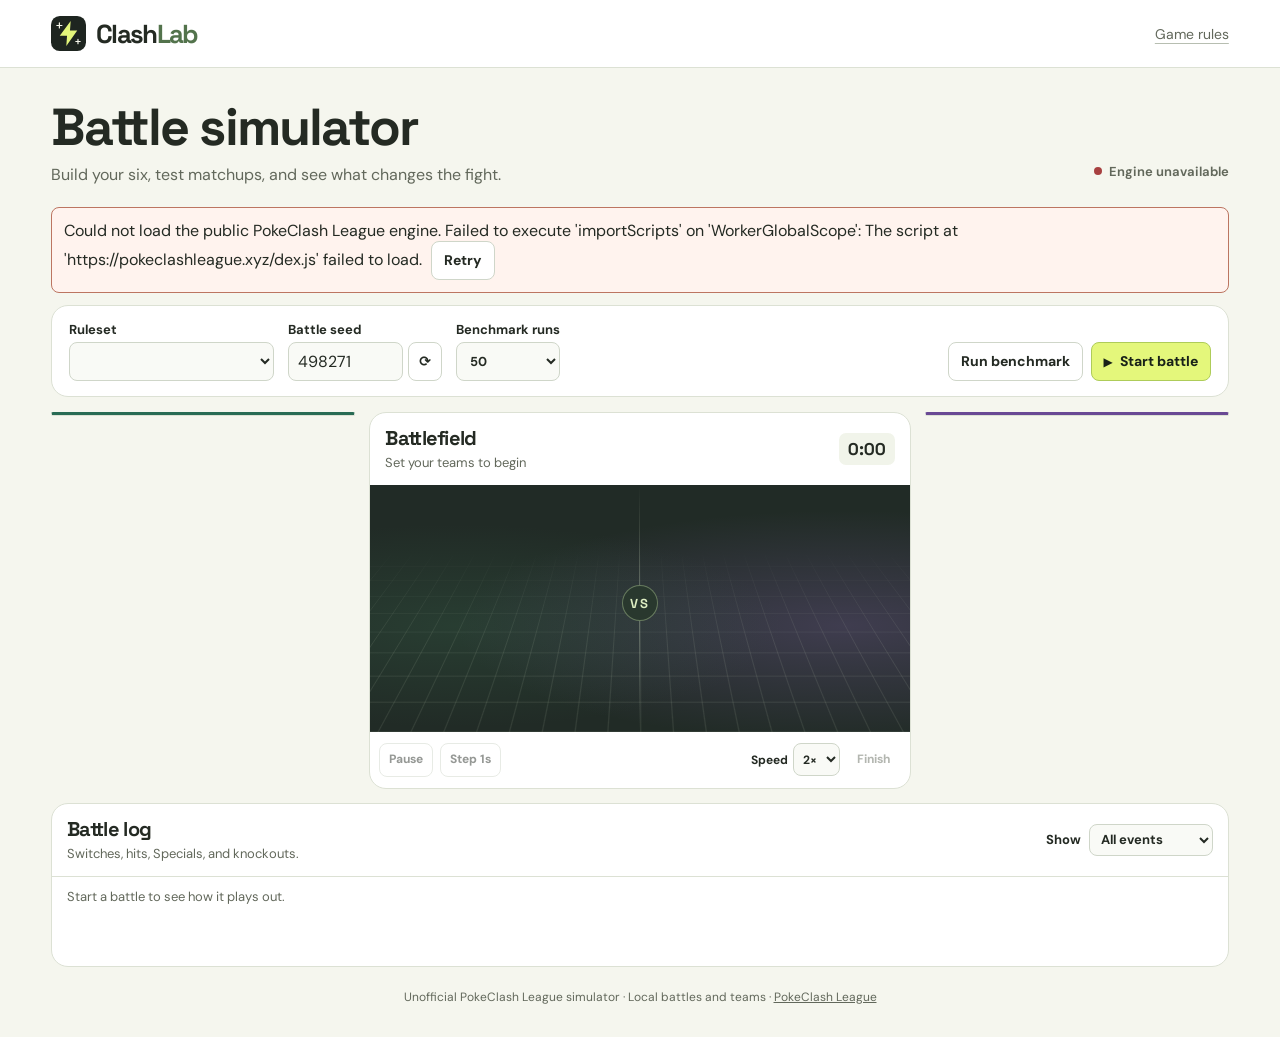
==== index.html @ 7922325a "Build ClashLab battle simulator" ====
<!doctype html>
<html lang="en">
<head>
<meta charset="utf-8">
<meta name="viewport" content="width=device-width,initial-scale=1">
<meta name="description" content="Build teams and test real-time PvP matchups with the PokeClash League battle engine.">
<link rel="icon" href="./mark.svg" type="image/svg+xml">
<link rel="stylesheet" href="./style.css">
<title>ClashLab · PokeClash League Battle Simulator</title>
</head>
<body>
<header class="site-header"><div class="header-inner">
  <a class="brand" href="./"><img src="./mark.svg" alt=""><span>Clash<span>Lab</span></span></a>
  <a class="official" href="https://pokeclashleague.xyz/wiki.html#arena" target="_blank" rel="noopener">Game rules</a>
</div></header>
<main>
  <div class="intro">
    <div><h1>Battle simulator</h1><p>Build your six, test matchups, and see what changes the fight.</p></div>
    <div class="engine-status" id="engine-status" role="status"><span></span> Loading battle engine</div>
  </div>
  <div id="load-error" class="notice" hidden><span id="load-message"></span> <button id="retry" class="secondary">Retry</button></div>
  <div id="workspace" inert>
    <section class="setup" aria-label="Match settings">
      <label>Ruleset <select id="rules"></select></label>
      <div class="control"><label for="seed">Battle seed</label><div class="seed-control"><input type="number" min="0" max="4294967295" step="1" id="seed" value="498271"><button id="random" class="icon-btn" title="Randomize seed" aria-label="Randomize seed">⟳</button></div></div>
      <label>Benchmark runs <select id="benchmark-count"><option>10</option><option selected>50</option><option>100</option><option>250</option><option>500</option></select></label><div class="actions"><button id="benchmark" class="secondary">Run benchmark</button><button id="start" class="primary"><span aria-hidden="true">▶</span> Start battle</button></div>
    </section>
    <section class="lab" aria-label="Teams and battlefield">
      <aside id="team-a" class="team team-a"></aside>
      <section class="match" aria-label="Battlefield">
        <header class="match-head"><div><h2>Battlefield</h2><p id="match-caption">Set your teams to begin</p></div><output id="clock">0:00</output></header>
        <div class="field" id="field">
          <div class="grid-plane"></div><div class="center-line"></div>
          <div class="versus"><span></span><b>VS</b><span></span></div>
          <div id="fighter-a" class="fighter"></div><div id="fighter-b" class="fighter"></div>
        </div>
        <div class="transport">
          <button class="secondary" id="pause" disabled>Pause</button><button class="secondary" id="step" disabled>Step 1s</button>
          <label class="speed">Speed <select id="speed"><option value="1">1×</option><option value="2" selected>2×</option><option value="4">4×</option><option value="8">8×</option></select></label>
          <button class="quiet" id="finish" disabled>Finish</button>
        </div>
        <div class="result" id="result" aria-live="polite" hidden></div>
      </section>
      <aside id="team-b" class="team team-b"></aside>
    </section>
    <section class="log-panel" aria-label="Battle log">
      <div class="log-head"><div><h2>Battle log</h2><p>Switches, hits, Specials, and knockouts.</p></div><label>Show <select id="log-filter"><option value="all">All events</option><option value="key">Key moments</option></select></label></div>
      <div id="log" class="log" tabindex="0"><p class="empty-log">Start a battle to see how it plays out.</p></div>
    </section>
  </div>
  <footer class="legal">Unofficial PokeClash League simulator · Local battles and teams · <a href="https://pokeclashleague.xyz/" target="_blank" rel="noopener">PokeClash League</a></footer>
</main>
<dialog id="editor"><form method="dialog" id="editor-form">
  <header class="dialog-head"><div><h2>Edit Pokémon</h2><p id="slot-label"></p></div><button value="cancel" formnovalidate class="icon-btn" aria-label="Close editor">×</button></header>
  <div class="editor-fields">
    <label>Pokémon <input id="species-search" type="search" placeholder="Search Pokémon by name" autocomplete="off"><select id="species" size="5" aria-label="Matching Pokémon"></select></label>
    <div class="editor-meta" id="species-info"></div>
    <div class="form-grid">
      <label>Level <input id="level" type="number" min="1" max="50" required></label>
      <label>Ability rank <select id="ability"><option value="1">I</option><option value="2">II</option><option value="3">III</option></select></label>
      <label>Held item <select id="item"></select></label>
      <label>Mega form <select id="mega"></select></label>
    </div>
    <p id="effective" class="hint"></p>
    <div class="form-grid">
      <label>TM slot 1 <select id="tm-one"></select></label><label>TM rank <select id="tm-one-level"><option value="1">I</option><option value="2">II</option><option value="3">III</option></select></label>
      <label>TM slot 2 <select id="tm-two"></select></label><label>TM rank <select id="tm-two-level"><option value="1">I</option><option value="2">II</option><option value="3">III</option></select></label>
    </div>
  </div>
  <footer class="dialog-actions"><button value="remove" formnovalidate id="remove" class="quiet">Remove</button><button value="save" class="primary">Save Pokémon</button></footer>
</form></dialog>
<script type="module" src="./app.js"></script>
</body>
</html>
---- style.css ----
@import url('https://fonts.googleapis.com/css2?family=DM+Sans:wght@400;500;600;700&family=Space+Grotesk:wght@500;600;700&display=swap');
:root{--ink:#242a23;--muted:#62685b;--paper:#f5f6ee;--card:#fff;--edge:#dce1d4;--accent:#e4f77b;--green:#256850;--purple:#634586;--dark:#222a24;--radius:17px;font-family:"DM Sans",system-ui,sans-serif;color:var(--ink);background:var(--paper);color-scheme:light}
*{box-sizing:border-box}body{margin:0}button,input,select{font:inherit;color:inherit}button{cursor:pointer}button:disabled{cursor:default;opacity:.48}a{color:inherit}button:focus-visible,a:focus-visible,input:focus-visible,select:focus-visible,[tabindex]:focus-visible{outline:2px solid #7758ad;outline-offset:3px}[hidden]{display:none!important}
.site-header{background:#fff;border-bottom:1px solid var(--edge)}.header-inner,main{max-width:1536px;margin:auto;padding-inline:clamp(16px,4vw,64px)}.header-inner{height:67px;display:flex;align-items:center;justify-content:space-between}.brand{display:flex;align-items:center;gap:10px;text-decoration:none;font:700 26px "Space Grotesk",sans-serif;letter-spacing:-1.7px}.brand img{width:35px;height:35px}.brand span span{color:#53734c}.official{font-size:14px;color:var(--muted);text-underline-offset:4px;text-decoration-color:#b7beb1}.official span{margin-left:4px}
.intro{display:flex;align-items:flex-end;justify-content:space-between;gap:14px;padding:32px 0 22px}h1,h2,p{margin:0}h1,h2{font-family:"Space Grotesk",system-ui,sans-serif;letter-spacing:-.035em}h1{font-size:clamp(32px,5vw,52px);line-height:1.05}.intro p{color:var(--muted);font-size:16px;margin-top:9px}.engine-status{font-size:13px;font-weight:650;white-space:nowrap;color:var(--muted);display:flex;align-items:center;gap:7px;padding-bottom:5px}.engine-status span{width:8px;height:8px;border-radius:50%;background:#ad8150}.engine-status.ready span{background:#478363}.engine-status.error span{background:#a74040}
.setup{display:flex;align-items:flex-end;gap:14px;background:var(--card);border:1px solid var(--edge);border-radius:var(--radius);padding:15px 17px;margin-bottom:15px}.setup label,.speed,.log-head label,.editor-fields label{display:grid;gap:4px;font-weight:700;font-size:13px}.setup input,.setup select,.transport select,.log-head select,.editor-fields input,.editor-fields select{min-height:39px;border:1px solid #cfd6c9;background:#f9faf6;border-radius:8px;padding:7px 9px;max-width:100%}.setup label:first-child{min-width:min(205px,100%)}.seed-control{display:flex;gap:5px}.seed-control input{width:115px}.actions{display:flex;gap:8px;margin-left:auto}.primary,.secondary,.quiet,.icon-btn{border-radius:8px;padding:8px 12px;font-size:14px;font-weight:750;min-height:39px;line-height:1.15}.primary{background:var(--accent);border:1px solid #aecc59;color:#192218}.primary:hover:not(:disabled){background:#d7f057}.primary span{font-size:12px;margin-right:4px}.secondary,.icon-btn{border:1px solid #cfd6c9;background:#fff}.secondary:hover:not(:disabled),.icon-btn:hover:not(:disabled){background:#edf1e8}.quiet{background:transparent;border:1px solid transparent;color:var(--muted)}.quiet:hover:not(:disabled){background:#edf1e8}.icon-btn{padding-inline:10px}
.lab{display:grid;grid-template-columns:minmax(226px,1fr) minmax(300px,1.78fr) minmax(226px,1fr);gap:14px;align-items:start}.team,.match,.log-panel{border:1px solid var(--edge);border-radius:var(--radius);background:var(--card);overflow:hidden}.team{--team:#286b54;--tint:#eaf4ec;border-top:3px solid var(--team)}.team-b{--team:#694994;--tint:#f1ecf9}.team-head,.match-head,.log-head{display:flex;align-items:center;justify-content:space-between;gap:8px;padding:14px 15px}.team h2,.match h2,.log-panel h2,.dialog-head h2{font-size:20px;line-height:1.1}.team-head p,.match-head p,.log-head p,.dialog-head p{margin-top:5px;color:var(--muted);font-size:13px}.team-head select{width:95px;min-height:35px;border:1px solid var(--edge);background:#fafbf7;border-radius:6px;font-size:12px}.team-list{padding:0 10px 10px;display:grid;gap:6px}.slot{display:grid;grid-template-columns:minmax(0,1fr) auto;align-items:center;gap:5px;border:1px solid #e5e8df;border-radius:9px;background:#fbfcf8;min-height:52px;padding:3px 4px}.slot.selected{border-color:var(--team);background:var(--tint)}.slot.knocked{opacity:.48}.slot-main{border:0;background:none;text-align:left;display:flex;align-items:center;gap:7px;min-width:0;width:100%;padding:2px;min-height:43px}.slot-main:hover:not(:disabled){background:var(--tint);border-radius:5px}.slot-main img{width:31px;height:31px;flex:none;object-fit:contain;image-rendering:pixelated}.slot-index{font-size:11px;font-weight:700;color:var(--muted);min-width:12px;text-align:center}.slot-content{display:grid;min-width:0;gap:1px}.slot-content strong{font-size:13px;overflow:hidden;text-overflow:ellipsis;white-space:nowrap}.slot-content small{font-size:10px;color:var(--muted);overflow:hidden;text-overflow:ellipsis;white-space:nowrap}.slot-buttons{display:flex;gap:1px}.slot-buttons button{min-width:21px;min-height:28px;border:0;border-radius:4px;background:none;color:var(--muted);padding:0}.slot-buttons button:hover:not(:disabled){background:#e9eee7}.team-controls{display:flex;gap:6px;align-items:center;justify-content:space-between;padding:0 10px 10px}.team-controls button{padding:6px;font-size:12px;min-height:31px;flex:1}.team-controls select{width:auto;font-size:12px;max-width:110px;padding:5px;border:1px solid var(--edge);border-radius:6px;background:white}
.match-head output{background:#f1f4ea;border-radius:7px;padding:5px 9px;font:700 17px "Space Grotesk",sans-serif;min-width:49px;font-variant-numeric:tabular-nums;text-align:center}.field{position:relative;isolation:isolate;overflow:hidden;min-height:247px;background:radial-gradient(ellipse at 16% 57%,#3f76573e,transparent 51%),radial-gradient(ellipse at 88% 57%,#8666af4d,transparent 58%),#212b26;color:#fafcf2;display:flex;justify-content:space-around;align-items:center;padding:12px 7px 18px;gap:5px}.grid-plane{position:absolute;inset:3% -15% -28%;z-index:-2;transform:perspective(310px) rotateX(38deg);background-image:linear-gradient(#dceaca1a 1px,transparent 1px),linear-gradient(90deg,#dceaca1a 1px,transparent 1px);background-size:27px 27px;mask-image:linear-gradient(transparent,#000 50%);pointer-events:none}.center-line{position:absolute;z-index:-1;inset:0 50% 0 auto;width:1px;background:linear-gradient(transparent,#dceaca59,transparent)}.versus{position:absolute;left:50%;top:48%;transform:translate(-50%,-50%);color:#ddedc2;display:grid;place-items:center;font:700 13px "Space Grotesk",sans-serif;letter-spacing:.12em}.versus b{display:grid;place-items:center;border:1px solid #c9e5ab63;border-radius:50%;width:36px;height:36px;background:#29382e}.fighter{--mon:#a2dfb1;z-index:1;width:43%;min-width:0;text-align:center}.fighter:last-child{--mon:#d6b9fc}.fighter img{width:clamp(56px,8vw,101px);height:clamp(56px,8vw,101px);object-fit:contain;image-rendering:pixelated;filter:drop-shadow(0 10px 12px #0008);display:block;margin:0 auto 9px}.fighter.hit img{animation:impact .27s ease-out}.fighter h3{margin:0;font:700 clamp(13px,1.6vw,20px) "Space Grotesk",sans-serif;line-height:1.05;overflow-wrap:anywhere}.fighter p{font-size:11px;margin:4px 0;color:#ccdbca}.fighter meter,.fighter progress{width:100%;height:7px;appearance:none;border:0;border-radius:9px;background:#ffffff2a;overflow:hidden;display:block;margin-top:5px}.fighter progress::-webkit-progress-bar{background:#ffffff2a}.fighter progress::-webkit-progress-value{background:var(--mon);border-radius:9px}.fighter progress::-moz-progress-bar{background:var(--mon)}.fighter .charge::-webkit-progress-value{background:#eaff8c}.fighter .charge::-moz-progress-bar{background:#eaff8c}.fighter .charge{height:4px;margin-top:7px}@keyframes impact{18%{transform:translateX(5px);filter:brightness(1.9)}50%{transform:translateX(-4px)}}
.transport{display:flex;align-items:center;gap:7px;padding:11px 9px;flex-wrap:wrap}.transport button{min-height:34px;font-size:12px;padding:6px 9px}.speed{display:flex;align-items:center;margin-left:auto;font-size:12px;gap:5px}.speed select{min-height:33px;padding:3px 5px}.result{padding:10px 15px 14px;border-top:1px solid var(--edge);font-weight:700;font-size:14px}
.log-panel{margin-top:14px}.log-head{border-bottom:1px solid var(--edge)}.log-head label{display:flex;align-items:center;gap:8px}.log-head select{min-height:32px;padding:3px 7px}.log{min-height:89px;max-height:235px;overflow:auto;padding:7px 15px 12px;overscroll-behavior:contain}.log p{font-size:13px;padding:4px 0;line-height:1.35}.log time{display:inline-block;min-width:40px;color:var(--muted);font-variant-numeric:tabular-nums}.empty-log,.hint,.legal{color:var(--muted)}.legal{font-size:12px;text-align:center;padding:22px 0 32px}.notice{padding:12px;border:1px solid #bc7561;background:#fff3ee;border-radius:8px;margin-bottom:12px}.notice button{margin-left:5px}
dialog{border:1px solid var(--edge);border-radius:14px;padding:0;width:min(510px,calc(100% - 24px));color:var(--ink);max-height:calc(100% - 24px);box-shadow:0 14px 60px #0003}dialog::backdrop{background:#17231bbb}.dialog-head,.dialog-actions{display:flex;justify-content:space-between;align-items:center;padding:13px 17px;border-bottom:1px solid var(--edge)}.dialog-actions{border:0;border-top:1px solid var(--edge)}.editor-fields{display:grid;gap:8px;padding:12px 17px}.editor-fields select[size]{height:93px;padding:4px}.form-grid{display:grid;grid-template-columns:1fr 1fr;gap:8px}.editor-meta,.hint{font-size:12px;min-height:1em}.editor-meta{font-weight:700}
@media(max-width:980px){.lab{grid-template-columns:1fr 1fr}.match{grid-column:1/-1;grid-row:1}.field{min-height:224px}.fighter{max-width:230px}.team-head select{width:auto}}
@media(max-width:535px){.intro{align-items:flex-start;flex-direction:column;padding:20px 0 12px}.setup{flex-wrap:wrap;gap:8px;padding:10px}.setup label:first-child{flex:1}.seed-control input{width:84px}.actions{width:100%;margin:0}.actions button{flex:1}.lab{gap:8px}.team-head{padding:8px 7px;align-items:flex-start;flex-direction:column}.team-head select{width:100%}.team-list{padding:0 5px 6px}.slot{padding:2px;gap:0}.slot-main img{width:24px;height:24px}.slot-main{gap:3px}.slot-index{min-width:8px}.slot-content strong{font-size:11px}.slot-content small{font-size:9px}.slot-buttons{flex-direction:column}.slot-buttons button{min-width:18px;min-height:18px}.team-controls{padding:0 5px 6px;flex-wrap:wrap}.field{min-height:183px}.fighter{width:40%}.fighter img{height:60px;width:60px}.official{font-size:12px}}
@media(prefers-reduced-motion:reduce){*,*::before,*::after{animation-duration:0s!important;scroll-behavior:auto!important}}

.setup .control{display:grid;gap:4px}.setup .control label{display:block;min-width:0}
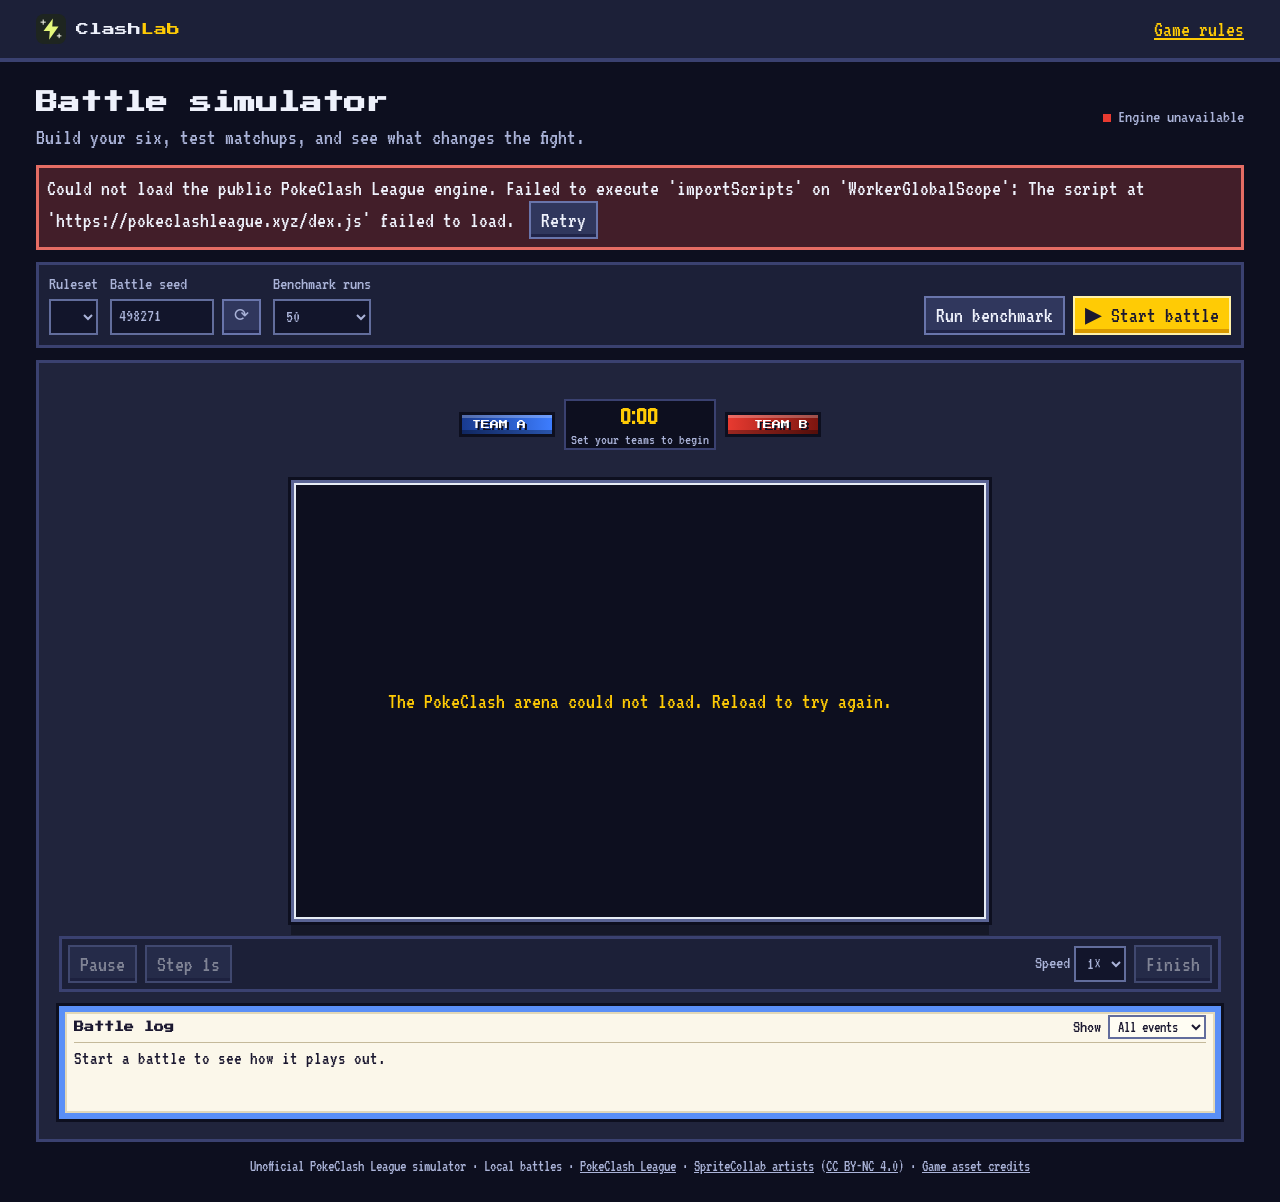
==== commit 0eccbfee: "Use PokeClash arena rendering in ClashLab" ====
--- a/index.html
+++ b/index.html
@@ -6,6 +6,7 @@
 <meta name="description" content="Build teams and test real-time PvP matchups with the PokeClash League battle engine.">
 <link rel="icon" href="./mark.svg" type="image/svg+xml">
 <link rel="stylesheet" href="./style.css">
+<script defer src="https://pokeclashleague.xyz/ui.js"></script>
 <title>ClashLab · PokeClash League Battle Simulator</title>
 </head>
 <body>
@@ -26,29 +27,36 @@
       <label>Benchmark runs <select id="benchmark-count"><option>10</option><option selected>50</option><option>100</option><option>250</option><option>500</option></select></label><div class="actions"><button id="benchmark" class="secondary">Run benchmark</button><button id="start" class="primary"><span aria-hidden="true">▶</span> Start battle</button></div>
     </section>
     <section class="lab" aria-label="Teams and battlefield">
+      <header class="match-head">
+        <div class="score team-a-score"><b>Team A</b><span class="markers" id="markers-a" aria-hidden="true"></span><span id="count-a"></span></div>
+        <div class="clock"><output id="clock" aria-label="Battle clock">0:00</output><p id="match-caption">Set your teams to begin</p></div>
+        <div class="score team-b-score"><span id="count-b"></span><span class="markers" id="markers-b" aria-hidden="true"></span><b>Team B</b></div>
+      </header>
       <aside id="team-a" class="team team-a"></aside>
       <section class="match" aria-label="Battlefield">
-        <header class="match-head"><div><h2>Battlefield</h2><p id="match-caption">Set your teams to begin</p></div><output id="clock">0:00</output></header>
-        <div class="field" id="field">
-          <div class="grid-plane"></div><div class="center-line"></div>
-          <div class="versus"><span></span><b>VS</b><span></span></div>
-          <div id="fighter-a" class="fighter"></div><div id="fighter-b" class="fighter"></div>
+        <div class="field">
+          <iframe id="arena-frame" title="Animated PokeClash League battlefield" src="./arena-view.html" tabindex="-1"></iframe>
+          <div id="knockout" class="knockout" hidden aria-hidden="true"></div>
+          <p id="arena-message" role="status">Loading the arena…</p>
         </div>
+      </section>
+      <aside id="team-b" class="team team-b"></aside>
+      <div id="battle-actions" class="battle-actions" hidden></div>
+      <div class="match-tools">
         <div class="transport">
           <button class="secondary" id="pause" disabled>Pause</button><button class="secondary" id="step" disabled>Step 1s</button>
-          <label class="speed">Speed <select id="speed"><option value="1">1×</option><option value="2" selected>2×</option><option value="4">4×</option><option value="8">8×</option></select></label>
-          <button class="quiet" id="finish" disabled>Finish</button>
+          <label class="speed">Speed <select id="speed"><option value="1" selected>1×</option><option value="2">2×</option><option value="4">4×</option><option value="8">8×</option></select></label>
+          <button class="secondary" id="finish" disabled>Finish</button>
         </div>
         <div class="result" id="result" aria-live="polite" hidden></div>
+      </div>
+      <section class="log-panel" aria-label="Battle log">
+        <div class="log-head"><h2>Battle log</h2><label>Show <select id="log-filter"><option value="all">All events</option><option value="key">Key moments</option></select></label></div>
+        <div id="log" class="log" tabindex="0"><p class="empty-log">Start a battle to see how it plays out.</p></div>
       </section>
-      <aside id="team-b" class="team team-b"></aside>
-    </section>
-    <section class="log-panel" aria-label="Battle log">
-      <div class="log-head"><div><h2>Battle log</h2><p>Switches, hits, Specials, and knockouts.</p></div><label>Show <select id="log-filter"><option value="all">All events</option><option value="key">Key moments</option></select></label></div>
-      <div id="log" class="log" tabindex="0"><p class="empty-log">Start a battle to see how it plays out.</p></div>
     </section>
   </div>
-  <footer class="legal">Unofficial PokeClash League simulator · Local battles and teams · <a href="https://pokeclashleague.xyz/" target="_blank" rel="noopener">PokeClash League</a></footer>
+  <footer class="legal">Unofficial PokeClash League simulator · Local battles · <a href="https://pokeclashleague.xyz/" target="_blank" rel="noopener">PokeClash League</a> · <a href="https://github.com/PMDCollab/SpriteCollab" target="_blank" rel="noopener">SpriteCollab artists</a> (<a href="https://creativecommons.org/licenses/by-nc/4.0/" target="_blank" rel="noopener">CC BY-NC 4.0</a>) · <a href="https://pokeclashleague.xyz/#credits" target="_blank" rel="noopener">Game asset credits</a></footer>
 </main>
 <dialog id="editor"><form method="dialog" id="editor-form">
   <header class="dialog-head"><div><h2>Edit Pokémon</h2><p id="slot-label"></p></div><button value="cancel" formnovalidate class="icon-btn" aria-label="Close editor">×</button></header>
--- a/style.css
+++ b/style.css
@@ -1,16 +1,214 @@
-@import url('https://fonts.googleapis.com/css2?family=DM+Sans:wght@400;500;600;700&family=Space+Grotesk:wght@500;600;700&display=swap');
-:root{--ink:#242a23;--muted:#62685b;--paper:#f5f6ee;--card:#fff;--edge:#dce1d4;--accent:#e4f77b;--green:#256850;--purple:#634586;--dark:#222a24;--radius:17px;font-family:"DM Sans",system-ui,sans-serif;color:var(--ink);background:var(--paper);color-scheme:light}
-*{box-sizing:border-box}body{margin:0}button,input,select{font:inherit;color:inherit}button{cursor:pointer}button:disabled{cursor:default;opacity:.48}a{color:inherit}button:focus-visible,a:focus-visible,input:focus-visible,select:focus-visible,[tabindex]:focus-visible{outline:2px solid #7758ad;outline-offset:3px}[hidden]{display:none!important}
-.site-header{background:#fff;border-bottom:1px solid var(--edge)}.header-inner,main{max-width:1536px;margin:auto;padding-inline:clamp(16px,4vw,64px)}.header-inner{height:67px;display:flex;align-items:center;justify-content:space-between}.brand{display:flex;align-items:center;gap:10px;text-decoration:none;font:700 26px "Space Grotesk",sans-serif;letter-spacing:-1.7px}.brand img{width:35px;height:35px}.brand span span{color:#53734c}.official{font-size:14px;color:var(--muted);text-underline-offset:4px;text-decoration-color:#b7beb1}.official span{margin-left:4px}
-.intro{display:flex;align-items:flex-end;justify-content:space-between;gap:14px;padding:32px 0 22px}h1,h2,p{margin:0}h1,h2{font-family:"Space Grotesk",system-ui,sans-serif;letter-spacing:-.035em}h1{font-size:clamp(32px,5vw,52px);line-height:1.05}.intro p{color:var(--muted);font-size:16px;margin-top:9px}.engine-status{font-size:13px;font-weight:650;white-space:nowrap;color:var(--muted);display:flex;align-items:center;gap:7px;padding-bottom:5px}.engine-status span{width:8px;height:8px;border-radius:50%;background:#ad8150}.engine-status.ready span{background:#478363}.engine-status.error span{background:#a74040}
-.setup{display:flex;align-items:flex-end;gap:14px;background:var(--card);border:1px solid var(--edge);border-radius:var(--radius);padding:15px 17px;margin-bottom:15px}.setup label,.speed,.log-head label,.editor-fields label{display:grid;gap:4px;font-weight:700;font-size:13px}.setup input,.setup select,.transport select,.log-head select,.editor-fields input,.editor-fields select{min-height:39px;border:1px solid #cfd6c9;background:#f9faf6;border-radius:8px;padding:7px 9px;max-width:100%}.setup label:first-child{min-width:min(205px,100%)}.seed-control{display:flex;gap:5px}.seed-control input{width:115px}.actions{display:flex;gap:8px;margin-left:auto}.primary,.secondary,.quiet,.icon-btn{border-radius:8px;padding:8px 12px;font-size:14px;font-weight:750;min-height:39px;line-height:1.15}.primary{background:var(--accent);border:1px solid #aecc59;color:#192218}.primary:hover:not(:disabled){background:#d7f057}.primary span{font-size:12px;margin-right:4px}.secondary,.icon-btn{border:1px solid #cfd6c9;background:#fff}.secondary:hover:not(:disabled),.icon-btn:hover:not(:disabled){background:#edf1e8}.quiet{background:transparent;border:1px solid transparent;color:var(--muted)}.quiet:hover:not(:disabled){background:#edf1e8}.icon-btn{padding-inline:10px}
-.lab{display:grid;grid-template-columns:minmax(226px,1fr) minmax(300px,1.78fr) minmax(226px,1fr);gap:14px;align-items:start}.team,.match,.log-panel{border:1px solid var(--edge);border-radius:var(--radius);background:var(--card);overflow:hidden}.team{--team:#286b54;--tint:#eaf4ec;border-top:3px solid var(--team)}.team-b{--team:#694994;--tint:#f1ecf9}.team-head,.match-head,.log-head{display:flex;align-items:center;justify-content:space-between;gap:8px;padding:14px 15px}.team h2,.match h2,.log-panel h2,.dialog-head h2{font-size:20px;line-height:1.1}.team-head p,.match-head p,.log-head p,.dialog-head p{margin-top:5px;color:var(--muted);font-size:13px}.team-head select{width:95px;min-height:35px;border:1px solid var(--edge);background:#fafbf7;border-radius:6px;font-size:12px}.team-list{padding:0 10px 10px;display:grid;gap:6px}.slot{display:grid;grid-template-columns:minmax(0,1fr) auto;align-items:center;gap:5px;border:1px solid #e5e8df;border-radius:9px;background:#fbfcf8;min-height:52px;padding:3px 4px}.slot.selected{border-color:var(--team);background:var(--tint)}.slot.knocked{opacity:.48}.slot-main{border:0;background:none;text-align:left;display:flex;align-items:center;gap:7px;min-width:0;width:100%;padding:2px;min-height:43px}.slot-main:hover:not(:disabled){background:var(--tint);border-radius:5px}.slot-main img{width:31px;height:31px;flex:none;object-fit:contain;image-rendering:pixelated}.slot-index{font-size:11px;font-weight:700;color:var(--muted);min-width:12px;text-align:center}.slot-content{display:grid;min-width:0;gap:1px}.slot-content strong{font-size:13px;overflow:hidden;text-overflow:ellipsis;white-space:nowrap}.slot-content small{font-size:10px;color:var(--muted);overflow:hidden;text-overflow:ellipsis;white-space:nowrap}.slot-buttons{display:flex;gap:1px}.slot-buttons button{min-width:21px;min-height:28px;border:0;border-radius:4px;background:none;color:var(--muted);padding:0}.slot-buttons button:hover:not(:disabled){background:#e9eee7}.team-controls{display:flex;gap:6px;align-items:center;justify-content:space-between;padding:0 10px 10px}.team-controls button{padding:6px;font-size:12px;min-height:31px;flex:1}.team-controls select{width:auto;font-size:12px;max-width:110px;padding:5px;border:1px solid var(--edge);border-radius:6px;background:white}
-.match-head output{background:#f1f4ea;border-radius:7px;padding:5px 9px;font:700 17px "Space Grotesk",sans-serif;min-width:49px;font-variant-numeric:tabular-nums;text-align:center}.field{position:relative;isolation:isolate;overflow:hidden;min-height:247px;background:radial-gradient(ellipse at 16% 57%,#3f76573e,transparent 51%),radial-gradient(ellipse at 88% 57%,#8666af4d,transparent 58%),#212b26;color:#fafcf2;display:flex;justify-content:space-around;align-items:center;padding:12px 7px 18px;gap:5px}.grid-plane{position:absolute;inset:3% -15% -28%;z-index:-2;transform:perspective(310px) rotateX(38deg);background-image:linear-gradient(#dceaca1a 1px,transparent 1px),linear-gradient(90deg,#dceaca1a 1px,transparent 1px);background-size:27px 27px;mask-image:linear-gradient(transparent,#000 50%);pointer-events:none}.center-line{position:absolute;z-index:-1;inset:0 50% 0 auto;width:1px;background:linear-gradient(transparent,#dceaca59,transparent)}.versus{position:absolute;left:50%;top:48%;transform:translate(-50%,-50%);color:#ddedc2;display:grid;place-items:center;font:700 13px "Space Grotesk",sans-serif;letter-spacing:.12em}.versus b{display:grid;place-items:center;border:1px solid #c9e5ab63;border-radius:50%;width:36px;height:36px;background:#29382e}.fighter{--mon:#a2dfb1;z-index:1;width:43%;min-width:0;text-align:center}.fighter:last-child{--mon:#d6b9fc}.fighter img{width:clamp(56px,8vw,101px);height:clamp(56px,8vw,101px);object-fit:contain;image-rendering:pixelated;filter:drop-shadow(0 10px 12px #0008);display:block;margin:0 auto 9px}.fighter.hit img{animation:impact .27s ease-out}.fighter h3{margin:0;font:700 clamp(13px,1.6vw,20px) "Space Grotesk",sans-serif;line-height:1.05;overflow-wrap:anywhere}.fighter p{font-size:11px;margin:4px 0;color:#ccdbca}.fighter meter,.fighter progress{width:100%;height:7px;appearance:none;border:0;border-radius:9px;background:#ffffff2a;overflow:hidden;display:block;margin-top:5px}.fighter progress::-webkit-progress-bar{background:#ffffff2a}.fighter progress::-webkit-progress-value{background:var(--mon);border-radius:9px}.fighter progress::-moz-progress-bar{background:var(--mon)}.fighter .charge::-webkit-progress-value{background:#eaff8c}.fighter .charge::-moz-progress-bar{background:#eaff8c}.fighter .charge{height:4px;margin-top:7px}@keyframes impact{18%{transform:translateX(5px);filter:brightness(1.9)}50%{transform:translateX(-4px)}}
-.transport{display:flex;align-items:center;gap:7px;padding:11px 9px;flex-wrap:wrap}.transport button{min-height:34px;font-size:12px;padding:6px 9px}.speed{display:flex;align-items:center;margin-left:auto;font-size:12px;gap:5px}.speed select{min-height:33px;padding:3px 5px}.result{padding:10px 15px 14px;border-top:1px solid var(--edge);font-weight:700;font-size:14px}
-.log-panel{margin-top:14px}.log-head{border-bottom:1px solid var(--edge)}.log-head label{display:flex;align-items:center;gap:8px}.log-head select{min-height:32px;padding:3px 7px}.log{min-height:89px;max-height:235px;overflow:auto;padding:7px 15px 12px;overscroll-behavior:contain}.log p{font-size:13px;padding:4px 0;line-height:1.35}.log time{display:inline-block;min-width:40px;color:var(--muted);font-variant-numeric:tabular-nums}.empty-log,.hint,.legal{color:var(--muted)}.legal{font-size:12px;text-align:center;padding:22px 0 32px}.notice{padding:12px;border:1px solid #bc7561;background:#fff3ee;border-radius:8px;margin-bottom:12px}.notice button{margin-left:5px}
-dialog{border:1px solid var(--edge);border-radius:14px;padding:0;width:min(510px,calc(100% - 24px));color:var(--ink);max-height:calc(100% - 24px);box-shadow:0 14px 60px #0003}dialog::backdrop{background:#17231bbb}.dialog-head,.dialog-actions{display:flex;justify-content:space-between;align-items:center;padding:13px 17px;border-bottom:1px solid var(--edge)}.dialog-actions{border:0;border-top:1px solid var(--edge)}.editor-fields{display:grid;gap:8px;padding:12px 17px}.editor-fields select[size]{height:93px;padding:4px}.form-grid{display:grid;grid-template-columns:1fr 1fr;gap:8px}.editor-meta,.hint{font-size:12px;min-height:1em}.editor-meta{font-weight:700}
-@media(max-width:980px){.lab{grid-template-columns:1fr 1fr}.match{grid-column:1/-1;grid-row:1}.field{min-height:224px}.fighter{max-width:230px}.team-head select{width:auto}}
-@media(max-width:535px){.intro{align-items:flex-start;flex-direction:column;padding:20px 0 12px}.setup{flex-wrap:wrap;gap:8px;padding:10px}.setup label:first-child{flex:1}.seed-control input{width:84px}.actions{width:100%;margin:0}.actions button{flex:1}.lab{gap:8px}.team-head{padding:8px 7px;align-items:flex-start;flex-direction:column}.team-head select{width:100%}.team-list{padding:0 5px 6px}.slot{padding:2px;gap:0}.slot-main img{width:24px;height:24px}.slot-main{gap:3px}.slot-index{min-width:8px}.slot-content strong{font-size:11px}.slot-content small{font-size:9px}.slot-buttons{flex-direction:column}.slot-buttons button{min-width:18px;min-height:18px}.team-controls{padding:0 5px 6px;flex-wrap:wrap}.field{min-height:183px}.fighter{width:40%}.fighter img{height:60px;width:60px}.official{font-size:12px}}
-@media(prefers-reduced-motion:reduce){*,*::before,*::after{animation-duration:0s!important;scroll-behavior:auto!important}}
-
-.setup .control{display:grid;gap:4px}.setup .control label{display:block;min-width:0}
+@import url('https://fonts.googleapis.com/css2?family=Jersey+10&family=Press+Start+2P&family=VT323&display=swap');
+
+:root {
+  --ink: #1b1830;
+  --paper: #fbf7ea;
+  --deep: #0d0f1f;
+  --panel: #1c2038;
+  --line: #3a4170;
+  --text: #eef1fb;
+  --dim: #aab3d8;
+  --yellow: #ffcb05;
+  --blue: #3d7dff;
+  --red: #e83a30;
+  --display: "Press Start 2P", monospace;
+  --number: "Jersey 10", "VT323", monospace;
+  font: 22px/1.1 "VT323", monospace;
+  background: var(--deep);
+  color: var(--text);
+  color-scheme: dark;
+}
+* { box-sizing: border-box; }
+[hidden] { display: none !important; }
+body { margin: 0; }
+h1,h2,p { margin: 0; }
+h1,h2 { font-family: var(--display); line-height: 1.6; }
+h1 { font-size: clamp(15px, 2vw, 22px); }
+h2 { font-size: 10px; }
+button,input,select { color: inherit; font: inherit; }
+button { cursor: pointer; }
+button:disabled { cursor: default; }
+:focus-visible { outline: 2px solid var(--yellow); outline-offset: 3px; }
+a { color: inherit; }
+img { image-rendering: pixelated; }
+
+.site-header { background: var(--panel); border-bottom: 4px solid var(--line); }
+.header-inner,main { width: min(100%, 1520px); margin: auto; padding-inline: clamp(12px, 3vw, 36px); }
+.header-inner,.intro { display: flex; align-items: center; justify-content: space-between; gap: 12px; }
+.header-inner { min-height: 58px; }
+.brand { display: flex; gap: 10px; align-items: center; font: 13px var(--display); text-decoration: none; }
+.brand img { width: 30px; height: 30px; }
+.brand span span,.official { color: var(--yellow); }
+.intro { padding-block: 24px 16px; }
+.intro p { color: var(--dim); margin-top: 4px; }
+.engine-status { font-size: 18px; color: var(--dim); white-space: nowrap; }
+.engine-status span { display: inline-block; width: 8px; height: 8px; background: var(--yellow); }
+.engine-status.ready span { background: #46d65a; }
+.engine-status.error span { background: var(--red); }
+
+.setup { display: flex; align-items: end; flex-wrap: wrap; gap: 12px; margin-bottom: 12px; padding: 10px; }
+.setup,.match-tools,dialog { background: var(--panel); border: 3px solid var(--line); }
+.setup label,.control,.editor-fields label { display: grid; gap: 4px; }
+.setup label,.control,.speed,.log-head label { color: var(--dim); font-size: 18px; }
+.seed-control,.actions,.transport { display: flex; gap: 8px; align-items: center; }
+.actions { margin-left: auto; }
+input,select { min-height: 36px; min-width: 0; max-width: 100%; border: 2px solid #626d9c; background: #12152b; padding: 3px 7px; }
+.seed-control input { width: 104px; }
+.primary,.secondary,.quiet,.icon-btn { min-height: 36px; padding: 5px 10px; border: 2px solid #6975ab; background: #30375d; box-shadow: inset 0 -3px #202448; }
+.primary { border-color: #fff1a8; background: var(--yellow); color: var(--ink); box-shadow: inset 0 -4px #d99a00; }
+.quiet { background: transparent; box-shadow: none; }
+button:hover:not(:disabled) { filter: brightness(1.16); }
+button:disabled:is(.primary,.secondary,.quiet,.icon-btn) { opacity: .48; }
+
+.lab {
+  display: grid;
+  grid-template-columns: minmax(170px, 1fr) minmax(0, 3.2fr) minmax(170px, 1fr);
+  align-items: start;
+  gap: 14px;
+  padding: clamp(9px, 2vw, 20px);
+  background: var(--t-floor, #20243c) 0 0 / 48px 48px;
+  border: 3px solid var(--line);
+}
+.match-head {
+  grid-column: 1 / -1;
+  display: flex;
+  align-items: center;
+  justify-content: center;
+  gap: 12px;
+  padding: 6px;
+  justify-self: center;
+  border: 10px solid transparent;
+  border-image: var(--f-panel, none) 4 fill / 10px;
+}
+.score { display: flex; align-items: center; gap: 8px; padding: 5px 10px; font: 30px var(--number); color: white; text-shadow: 2px 2px var(--deep); box-shadow: inset 0 3px #ffffff40, inset 0 -4px #0005, 0 0 0 3px var(--deep); }
+.score b { font: 9px var(--display); text-transform: uppercase; white-space: nowrap; }
+.team-a-score { background: linear-gradient(90deg,#183a8f,var(--blue)); }
+.team-b-score { background: linear-gradient(270deg,#7d150f,var(--red)); }
+.markers { display: flex; gap: 3px; }
+.markers i { width: 7px; height: 15px; background: white; box-shadow: inset 0 -4px #c9cee0,0 0 0 1px var(--deep); }
+.markers .out { background: var(--deep); box-shadow: inset 0 0 0 1px #ffffff40; }
+.clock { min-width: 105px; min-height: 47px; text-align: center; padding: 2px 7px; color: var(--yellow); background: var(--deep); box-shadow: inset 0 0 0 2px var(--line); }
+.clock output { font: 29px var(--number); }
+.clock p { color: var(--dim); font-size: 15px; }
+
+.match { width: 100%; align-self: center; }
+.field { position: relative; aspect-ratio: 8 / 5; background: var(--deep); margin: 8px; box-shadow: 0 0 0 3px var(--deep),0 0 0 5px #e6ecf5,0 0 0 8px #5a6494,0 0 0 11px var(--deep),0 13px 0 8px #0005; }
+.field iframe { display: block; width: 100%; height: 100%; border: 0; }
+#arena-message { position: absolute; inset: 0; display: grid; place-content: center; padding: 12px; text-align: center; background: var(--deep); color: var(--yellow); }
+
+.team { --side-color: var(--blue); display: grid; gap: 6px; min-width: 0; }
+.team-b { --side-color: var(--red); }
+.active-card { position: relative; padding: 4px 6px; border: 10px solid transparent; border-image: var(--f-win, none) 4 fill / 10px; color: var(--ink); background: var(--paper); background-clip: padding-box; }
+.active-card::before { content: ""; position: absolute; top: -5px; left: -4px; right: -4px; height: 4px; background: var(--side-color); }
+.active-heading { display: grid; grid-template-columns: 48px minmax(0,1fr) auto; align-items: center; gap: 7px; }
+.active-heading img { width: 48px; aspect-ratio: 1; object-fit: contain; background: #e8f0f8; box-shadow: 0 0 0 2px var(--ink); }
+.active-heading strong,.active-heading small { display: block; overflow-wrap: anywhere; }
+.active-heading strong { font: 8px/1.55 var(--display); text-transform: uppercase; }
+.active-heading b { color: #a12a25; font-size: 16px; }
+.active-heading small { font-size: 15px; color: #4e4c65; }
+.hp { position: relative; height: 22px; margin-top: 8px; padding: 3px; background: var(--ink); overflow: hidden; }
+.hp i { display: block; height: 100%; transition: width .2s steps(5); box-shadow: inset 0 3px #fff5, inset 0 -3px #0003; }
+.hp::after { content: ""; position: absolute; inset: 3px; background: repeating-linear-gradient(90deg,transparent 0 11px,#0d0f1f55 11px 13px); pointer-events: none; }
+.hp b { position: absolute; inset: 0; z-index: 1; text-align: center; color: white; font: 18px/22px var(--number); text-shadow: 0 2px #000; }
+.buffs { display: flex; gap: 4px; min-height: 14px; margin-top: 4px; }
+.buffs span { padding: 0 3px; font-size: 13px; background: #c9cee0; }
+.team-head,.team-controls { display: flex; align-items: center; justify-content: space-between; gap: 4px; }
+.team-head select,.team-controls select { font-size: 16px; min-height: 26px; padding: 1px 4px; }
+.team-list { display: grid; gap: 3px; }
+.slot { display: grid; grid-template-columns: minmax(0,1fr) auto; min-width: 0; border: 6px solid transparent; border-image: var(--f-inset, none) 3 fill / 6px; background: #252a44; background-clip: padding-box; }
+.slot.selected,.slot:has([data-swap]:enabled) { border-image-source: var(--f-inset-on, none); }
+.slot.knocked { opacity: .55; }
+.slot.knocked img { filter: grayscale(1); }
+.slot-main { display: flex; min-width: 0; align-items: center; gap: 5px; background: transparent; border: 0; padding: 2px; text-align: left; }
+.slot-main img { width: 30px; height: 30px; object-fit: contain; }
+.slot-content { display: grid; flex: 1; min-width: 0; }
+.slot-content strong,.slot-content small { overflow: hidden; text-overflow: ellipsis; white-space: nowrap; }
+.slot-content strong { font-size: 17px; font-weight: 400; }
+.slot-content small { font-size: 14px; color: var(--dim); }
+.slot-buttons { display: flex; align-items: center; }
+.slot-buttons button { border: 0; background: none; padding: 0 2px; font-size: 18px; }
+.slot-buttons button:disabled { opacity: .35; }
+.mini { display: block; height: 5px; background: var(--deep); margin-top: 1px; }
+.mini i { display: block; height: 100%; }
+
+.battle-actions,.match-tools,.log-panel { grid-column: 1 / -1; }
+.battle-actions { display: grid; grid-template-columns: repeat(2,minmax(0,1fr)); gap: 10px; }
+.battle-control { display: grid; grid-template-columns: auto minmax(0,1fr) auto auto; align-items: center; gap: 8px; padding: 8px; background: var(--deep); border: 3px solid var(--line); }
+.control-name { color: #8ab8ff; font-size: 17px; }
+.b .control-name { color: #ff8a7a; }
+.pv-sp,.pv-mg { position: relative; display: grid; place-content: center; min-height: 54px; border: 0; background: #3a3f63; box-shadow: 0 0 0 3px var(--deep); overflow: hidden; }
+.pv-sp i { position: absolute; inset: 0 auto 0 0; background: #7a6620; }
+.pv-sp span { position: relative; }
+.pv-sp b,.pv-mg b { display: block; font: 11px var(--display); text-shadow: 2px 2px var(--deep); }
+.pv-sp small,.pv-mg small,.swap-state small { display: block; font-size: 17px; color: #c9cee0; margin-top: 2px; }
+.pv-sp.ready { background: var(--yellow); box-shadow: inset 0 -5px #d99a00, inset 0 0 0 3px #fff1a8; }
+.pv-sp.ready i { display: none; }
+.pv-mg.ready { background: #c27bff; box-shadow: inset 0 -5px #8a4cd0; }
+:is(.pv-sp,.pv-mg).ready :is(b,small) { color: var(--deep); text-shadow: none; }
+.swap-state { min-width: 42px; text-align: center; }
+.swap-state b { color: #46d65a; font-weight: 400; }
+.transport { flex-wrap: wrap; padding: 6px; }
+.speed { margin-left: auto; display: flex; align-items: center; gap: 4px; }
+.result { padding: 8px; color: var(--yellow); border-top: 2px solid var(--line); }
+
+.log-panel { color: var(--ink); background: #fbf7ea; border: 6px solid #5a8ff7; box-shadow: 0 0 0 3px var(--deep), inset 0 0 0 2px #e2d8b8; }
+.log-head { display: flex; align-items: center; justify-content: space-between; gap: 8px; margin-inline: 9px; border-bottom: 1px solid #c4b99a; }
+.log-head label { color: var(--ink); padding: 3px 0; }
+.log-head select { color: var(--ink); background: #fffdf3; min-height: 24px; padding: 0 4px; font-size: 16px; }
+.log { min-height: 70px; max-height: 150px; overflow: auto; overscroll-behavior: contain; padding: 6px 9px; font-size: 19px; }
+.log time { display: inline-block; color: #5c5674; min-width: 42px; }
+.event-send { color: #1f5ad0; }
+.event-ko { color: #a9231b; }
+.event-special,.event-end { color: #855900; }
+.legal { padding: 16px 0 26px; color: var(--dim); text-align: center; font-size: 16px; }
+.notice { margin-bottom: 12px; padding: 8px; background: #421e29; border: 3px solid #e56d64; }
+.notice button { margin-left: 5px; }
+
+dialog { color: var(--text); padding: 0; width: min(510px,calc(100% - 24px)); max-height: calc(100% - 24px); }
+dialog::backdrop { background: #080a18c9; }
+.dialog-head,.dialog-actions { display: flex; justify-content: space-between; align-items: center; padding: 10px 12px; border-bottom: 2px solid var(--line); }
+.dialog-actions { border-bottom: 0; border-top: 2px solid var(--line); }
+.editor-fields { display: grid; gap: 8px; padding: 10px 12px; }
+.editor-fields select[size] { height: 103px; }
+.form-grid { display: grid; grid-template-columns: minmax(0,1fr) minmax(0,1fr); gap: 7px; }
+.editor-meta,.hint,.dialog-head p { color: var(--dim); font-size: 17px; }
+
+@media (max-width: 940px) {
+  .lab { grid-template-columns: minmax(0,1fr) minmax(0,1fr); }
+  .match { grid-column: 1 / -1; grid-row: 2; }
+  .team { grid-row: 3; }
+}
+@media (max-width: 560px) {
+  .intro { align-items: flex-start; flex-direction: column; padding-block: 16px 12px; }
+  .actions { width: 100%; margin: 0; }
+  .actions button { flex: 1; }
+  .lab { gap: 9px; }
+  .match-head { gap: 5px; padding: 2px; border-width: 6px; width: 100%; justify-content: space-between; }
+  .score { gap: 4px; padding: 3px 4px; font-size: 22px; }
+  .score b { font-size: 7px; }
+  .markers i { width: 4px; height: 10px; }
+  .clock { min-width: 67px; }
+  .clock output { font-size: 23px; }
+  .clock p { font-size: 13px; }
+  .team-head { flex-wrap: wrap; }
+  .slot { border-width: 4px; }
+  .slot-main img { width: 25px; height: 25px; }
+  .slot-buttons button { font-size: 14px; }
+  .active-heading { grid-template-columns: 28px minmax(0,1fr); }
+  .active-heading img { width: 28px; }
+  .active-heading b { grid-column: 2; }
+  .battle-actions { grid-template-columns: minmax(0,1fr); }
+}
+@media (prefers-reduced-motion: reduce) {
+  .hp i { transition: none; }
+}
+
+.knockout { position: absolute; inset: 0; overflow: hidden; display: flex; flex-direction: column; justify-content: center; align-items: center; background: #0d0f1f80; pointer-events: none; }
+.ko-stripe { position: absolute; inset: 44% -10% auto; height: 22%; transform: rotate(-6deg); background: var(--blue); box-shadow: 0 -5px var(--deep), 0 5px var(--deep); }
+.team-a-ko .ko-stripe { background: var(--red); }
+.ko-portrait,.knockout b,.knockout strong,.knockout p { position: relative; }
+.ko-portrait { width: clamp(44px, 11vw, 112px); aspect-ratio: 1; border: 9px solid transparent; border-image: var(--f-win, none) 4 fill / 9px; }
+.ko-portrait img { width: 100%; height: 100%; filter: grayscale(1); }
+.knockout b { background: var(--paper); color: var(--ink); padding: 3px 6px; font: 9px var(--display); text-transform: uppercase; box-shadow: 0 0 0 3px var(--deep); }
+.knockout strong { margin: 10px 0 4px; font: clamp(20px,5vw,52px) var(--display); color: white; text-shadow: 0 4px #183a8f, 4px 5px var(--deep); }
+.knockout p { color: white; text-shadow: 0 2px var(--deep); }
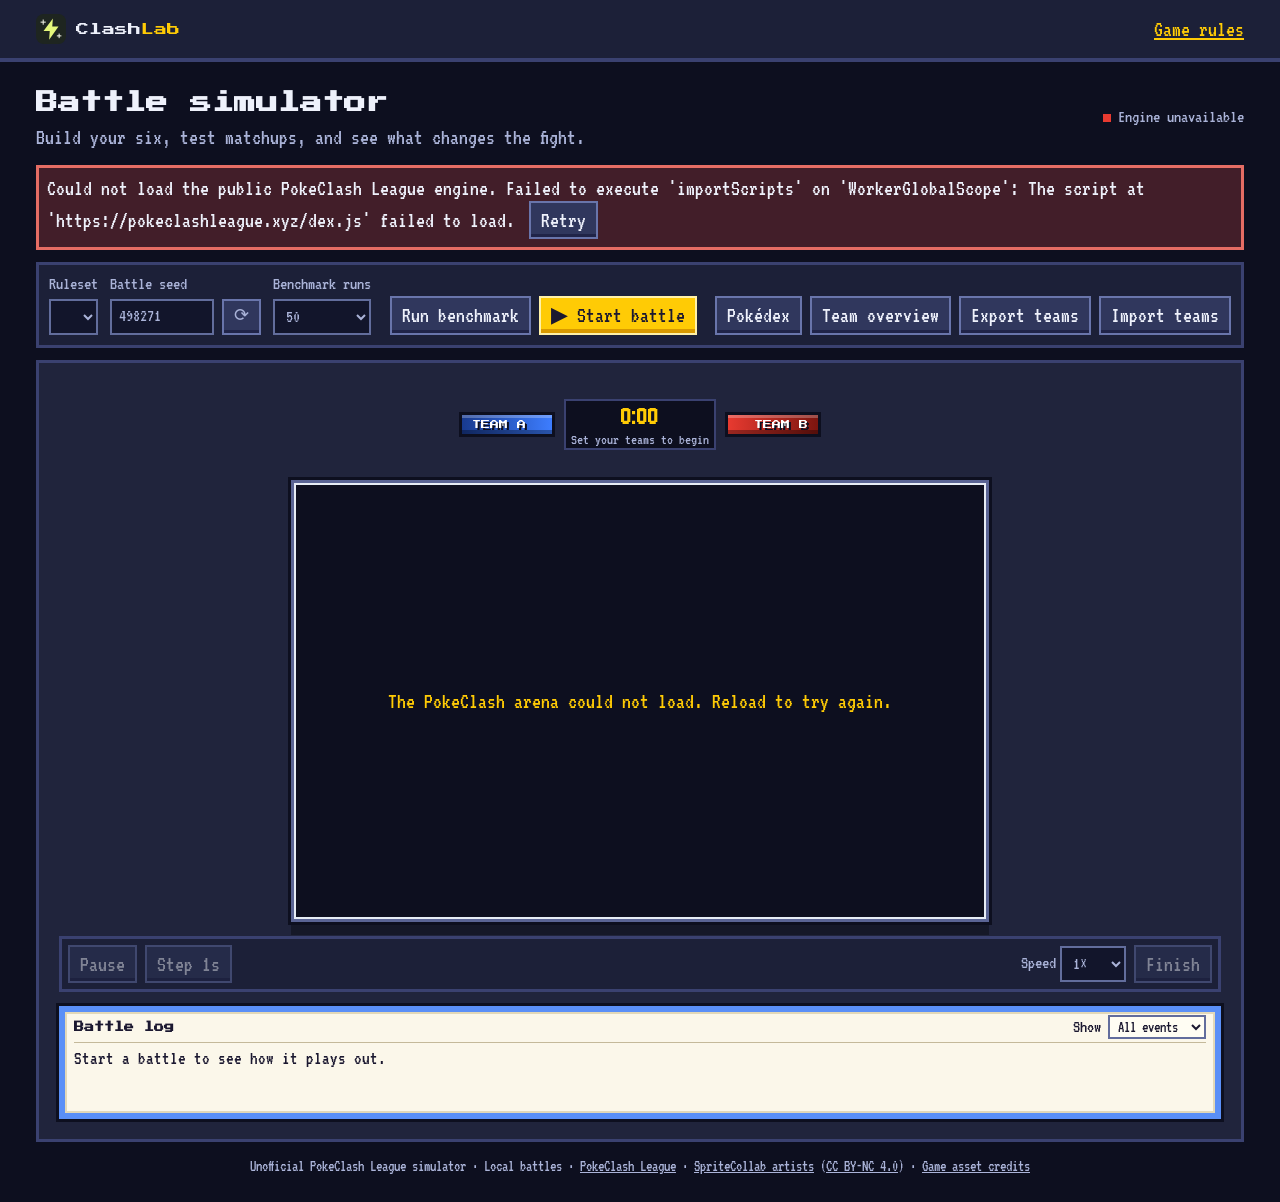
==== commit 31da6d42: "Add half-speed battle playback" ====
--- a/index.html
+++ b/index.html
@@ -2,7 +2,7 @@
 <html lang="en">
 <head>
 <meta charset="utf-8">
-<meta name="viewport" content="width=device-width,initial-scale=1">
+<meta name="viewport" content="width=device-width,initial-scale=1,viewport-fit=cover">
 <meta name="description" content="Build teams and test real-time PvP matchups with the PokeClash League battle engine.">
 <link rel="icon" href="./mark.svg" type="image/svg+xml">
 <link rel="stylesheet" href="./style.css">
@@ -27,7 +27,7 @@
       <label>Benchmark runs <select id="benchmark-count"><option>10</option><option selected>50</option><option>100</option><option>250</option><option>500</option></select></label><div class="actions"><button id="benchmark" class="secondary">Run benchmark</button><button id="start" class="primary"><span aria-hidden="true">▶</span> Start battle</button></div>
     </section>
     <section class="lab" aria-label="Teams and battlefield">
-      <header class="match-head">
+      <header class="match-head" id="match-head" tabindex="-1" aria-label="Battle scoreboard">
         <div class="score team-a-score"><b>Team A</b><span class="markers" id="markers-a" aria-hidden="true"></span><span id="count-a"></span></div>
         <div class="clock"><output id="clock" aria-label="Battle clock">0:00</output><p id="match-caption">Set your teams to begin</p></div>
         <div class="score team-b-score"><span id="count-b"></span><span class="markers" id="markers-b" aria-hidden="true"></span><b>Team B</b></div>
@@ -36,7 +36,18 @@
       <section class="match" aria-label="Battlefield">
         <div class="field">
           <iframe id="arena-frame" title="Animated PokeClash League battlefield" src="./arena-view.html" tabindex="-1"></iframe>
+          <output id="countdown" class="countdown" aria-label="Battle countdown" hidden></output>
           <div id="knockout" class="knockout" hidden aria-hidden="true"></div>
+          <section id="battle-result" class="battle-result" aria-labelledby="battle-winner" hidden>
+            <div class="result-card">
+              <h2 id="battle-winner" tabindex="-1"></h2>
+              <p id="battle-stats"></p>
+              <div class="result-actions">
+                <button class="primary" id="rematch">Rematch</button>
+                <button class="secondary" id="edit-teams">Edit teams</button>
+              </div>
+            </div>
+          </section>
           <p id="arena-message" role="status">Loading the arena…</p>
         </div>
       </section>
@@ -45,7 +56,7 @@
       <div class="match-tools">
         <div class="transport">
           <button class="secondary" id="pause" disabled>Pause</button><button class="secondary" id="step" disabled>Step 1s</button>
-          <label class="speed">Speed <select id="speed"><option value="1" selected>1×</option><option value="2">2×</option><option value="4">4×</option><option value="8">8×</option></select></label>
+          <label class="speed">Speed <select id="speed"><option value="0.5">0.5×</option><option value="1" selected>1×</option><option value="2">2×</option><option value="4">4×</option><option value="8">8×</option></select></label>
           <button class="secondary" id="finish" disabled>Finish</button>
         </div>
         <div class="result" id="result" aria-live="polite" hidden></div>
--- a/style.css
+++ b/style.css
@@ -212,3 +212,211 @@
 .knockout b { background: var(--paper); color: var(--ink); padding: 3px 6px; font: 9px var(--display); text-transform: uppercase; box-shadow: 0 0 0 3px var(--deep); }
 .knockout strong { margin: 10px 0 4px; font: clamp(20px,5vw,52px) var(--display); color: white; text-shadow: 0 4px #183a8f, 4px 5px var(--deep); }
 .knockout p { color: white; text-shadow: 0 2px var(--deep); }
+
+.countdown,.battle-result {
+  position: absolute;
+  inset: 0;
+  display: grid;
+  place-items: center;
+}
+.countdown {
+  font: clamp(34px,9vw,64px) var(--display);
+  color: var(--yellow);
+  text-shadow: 4px 4px var(--deep);
+  pointer-events: none;
+}
+.battle-result {
+  padding: 8px;
+  background: #0d0f1fb3;
+}
+.result-card {
+  display: grid;
+  gap: 9px;
+  width: min(100%,380px);
+  padding: 12px 8px 10px;
+  border: 9px solid transparent;
+  border-image: var(--f-panel, none) 4 fill / 9px;
+  background: var(--panel);
+  background-clip: padding-box;
+  text-align: center;
+}
+.result-card h2 {
+  color: var(--yellow);
+  font-size: clamp(11px,3.4vw,23px);
+  text-shadow: 3px 3px var(--deep);
+}
+.battle-result[data-winner="1"] h2 { color: #ff8a7a; }
+.result-card p { color: var(--dim); }
+.result-actions { display: flex; justify-content: center; gap: 8px; flex-wrap: wrap; }
+
+@media (max-width: 760px), (orientation: landscape) and (max-height: 520px) {
+  .match-view :is(.site-header,.intro,.setup,.legal) { display: none; }
+  .match-view main { width: 100%; padding: 0; }
+  .match-view .lab {
+    grid-template-columns: repeat(2,minmax(0,1fr));
+    grid-template-areas:
+      "score score"
+      "arena arena"
+      "active-a active-b"
+      "bench-a bench-a"
+      "bench-b bench-b"
+      "commands commands"
+      "transport transport"
+      "auto-a auto-b"
+      "log log";
+    align-content: start;
+    min-height: 100vh;
+    min-height: 100dvh;
+    gap: 5px 8px;
+    border: 0;
+    padding: max(5px,env(safe-area-inset-top)) max(8px,env(safe-area-inset-right)) max(8px,env(safe-area-inset-bottom)) max(8px,env(safe-area-inset-left));
+  }
+  .match-view .match-head {
+    grid-area: score;
+    width: min(100%,470px);
+    justify-content: space-between;
+    gap: 4px;
+    padding: 2px;
+    border-width: 6px;
+    border-image-width: 6px;
+  }
+  .match-view .score { gap: 4px; padding: 3px 6px; font-size: 22px; }
+  .match-view .score b { font-size: 7px; }
+  .match-view .markers i { width: 4px; height: 10px; }
+  .match-view .clock { min-width: 68px; min-height: 37px; }
+  .match-view .clock output { font-size: 20px; }
+  .match-view .clock p { font-size: 13px; }
+  .match-view .match { grid-area: arena; }
+  .match-view .field {
+    margin: 4px 1px;
+    box-shadow: 0 0 0 2px var(--deep),0 0 0 3px #e6ecf5,0 0 0 5px #5a6494,0 0 0 7px var(--deep);
+  }
+  .match-view .team { display: contents; }
+  .match-view .team-head,.match-view .slot-buttons { display: none; }
+  .match-view .active-card {
+    padding: 2px 4px 3px;
+    border-width: 7px;
+    border-image-width: 7px;
+  }
+  .match-view .team-a .active-card { grid-area: active-a; }
+  .match-view .team-b .active-card { grid-area: active-b; }
+  .match-view .active-card::before { height: 3px; }
+  .match-view .active-heading { grid-template-columns: 32px minmax(0,1fr) auto; gap: 4px; }
+  .match-view .active-heading img { width: 32px; }
+  .match-view .active-heading strong,.match-view .active-heading small {
+    overflow: hidden;
+    white-space: nowrap;
+    text-overflow: ellipsis;
+  }
+  .match-view .active-heading strong { font-size: 8px; }
+  .match-view .active-heading small { font-size: 13px; }
+  .match-view .active-heading b { grid-column: auto; font-size: 14px; white-space: nowrap; }
+  .match-view .hp { height: 17px; margin-top: 4px; }
+  .match-view .hp b { font-size: 15px; line-height: 17px; }
+  .match-view .buffs { display: none; }
+  .match-view .team-a .team-list { grid-area: bench-a; --bench-color: var(--blue); }
+  .match-view .team-b .team-list { grid-area: bench-b; --bench-color: var(--red); }
+  .match-view .team-list {
+    grid-template-columns: repeat(6,minmax(0,1fr));
+    gap: 3px;
+    border-left: 3px solid var(--bench-color);
+    padding-left: 3px;
+  }
+  .match-view .slot { border-width: 3px; border-image-width: 3px; }
+  .match-view .slot-main {
+    display: grid;
+    min-width: 0;
+    min-height: 44px;
+    width: 100%;
+    justify-items: center;
+    align-content: center;
+    gap: 1px;
+    padding: 1px 3px;
+    text-align: center;
+  }
+  .match-view .slot-main img { width: 28px; height: 28px; }
+  .match-view .slot-content { width: 100%; }
+  .match-view .slot-content strong { font-size: 12px; }
+  .match-view .slot-content small,.match-view .slot:has([data-edit][disabled]) { display: none; }
+  .match-view .mini { height: 3px; margin: 0; }
+  .match-view .team-controls { justify-content: center; }
+  .match-view .team-a .team-controls { grid-area: auto-a; }
+  .match-view .team-b .team-controls { grid-area: auto-b; }
+  .match-view .battle-actions { grid-area: commands; grid-template-columns: repeat(2,minmax(0,1fr)); gap: 5px; }
+  .match-view .battle-control {
+    grid-template-columns: minmax(0,1fr) auto;
+    column-gap: 4px;
+    row-gap: 2px;
+    padding: 3px 4px;
+    border-top-color: var(--blue);
+  }
+  .match-view .battle-control.b { border-top-color: var(--red); }
+  .match-view .control-name {
+    grid-row: 1;
+    font-size: 14px;
+    white-space: nowrap;
+  }
+  .match-view .swap-state {
+    display: flex;
+    align-items: center;
+    justify-content: flex-end;
+    gap: 3px;
+    grid-column: 2;
+    grid-row: 1;
+    font-size: 14px;
+    white-space: nowrap;
+  }
+  .match-view .swap-state small { font-size: 14px; margin: 0; }
+  .match-view :is(.pv-sp,.pv-mg) { grid-row: 2; min-height: 44px; padding-inline: 4px; }
+  .match-view .pv-sp:only-of-type { grid-column: 1 / -1; }
+  .match-view :is(.pv-sp,.pv-mg) b { font-size: clamp(6px,2vw,9px); }
+  .match-view :is(.pv-sp,.pv-mg) small { font-size: 15px; }
+  .match-view .match-tools { grid-area: transport; }
+  .match-view .transport { display: grid; grid-template-columns: 1fr 1fr auto 1fr; gap: 4px; padding: 3px; }
+  .match-view .transport button { padding-inline: 3px; font-size: 17px; white-space: nowrap; }
+  .match-view .speed { gap: 2px; font-size: 15px; }
+  .match-view .speed select { padding-inline: 2px; }
+  .match-view .log-panel { grid-area: log; }
+  .match-view:has(.battle-result:not([hidden])) .transport { display: none; }
+  .match-view:has(.battle-result:not([hidden])) .slot:has([data-edit][disabled]) { display: grid; }
+}
+@media (max-width: 360px) {
+  .match-view .score { gap: 3px; padding-inline: 4px; }
+  .match-view .markers { gap: 2px; }
+  .match-view .active-heading { grid-template-columns: 26px minmax(0,1fr) auto; }
+  .match-view .active-heading img { width: 26px; }
+  .match-view .active-heading strong { font-size: 7px; }
+  .match-view .speed { font-size: 0; }
+  .match-view .speed select { font-size: 17px; }
+}
+@media (max-width: 760px) and (orientation: portrait) {
+  .match-view .field {
+    width: min(calc(100% - 2px), max(280px, calc((100dvh - 296px) * 1.6)));
+    margin-inline: auto;
+  }
+}
+@media (orientation: landscape) and (max-height: 520px) {
+  .match-view .lab {
+    grid-template-columns: minmax(0,1fr) repeat(2,minmax(128px,22%));
+    grid-template-areas:
+      "arena score score"
+      "arena active-a active-b"
+      "arena bench-a bench-a"
+      "arena bench-b bench-b"
+      "arena commands commands"
+      "arena transport transport"
+      "arena auto-a auto-b"
+      "arena log log";
+  }
+  .match-view .match { position: sticky; top: max(8px,env(safe-area-inset-top)); align-self: center; }
+  .match-view .active-heading strong { font-size: 7px; }
+  .match-view .slot-main { min-height: 38px; }
+  .match-view .slot-main img { width: 22px; height: 22px; }
+}
+@media (prefers-reduced-motion: no-preference) {
+  .knockout :is(.ko-portrait,b,strong,p) { animation: ko-pop 240ms steps(3) both; }
+  @keyframes ko-pop {
+    from { transform: scale(.78); opacity: .25; }
+    to { transform: scale(1); opacity: 1; }
+  }
+}
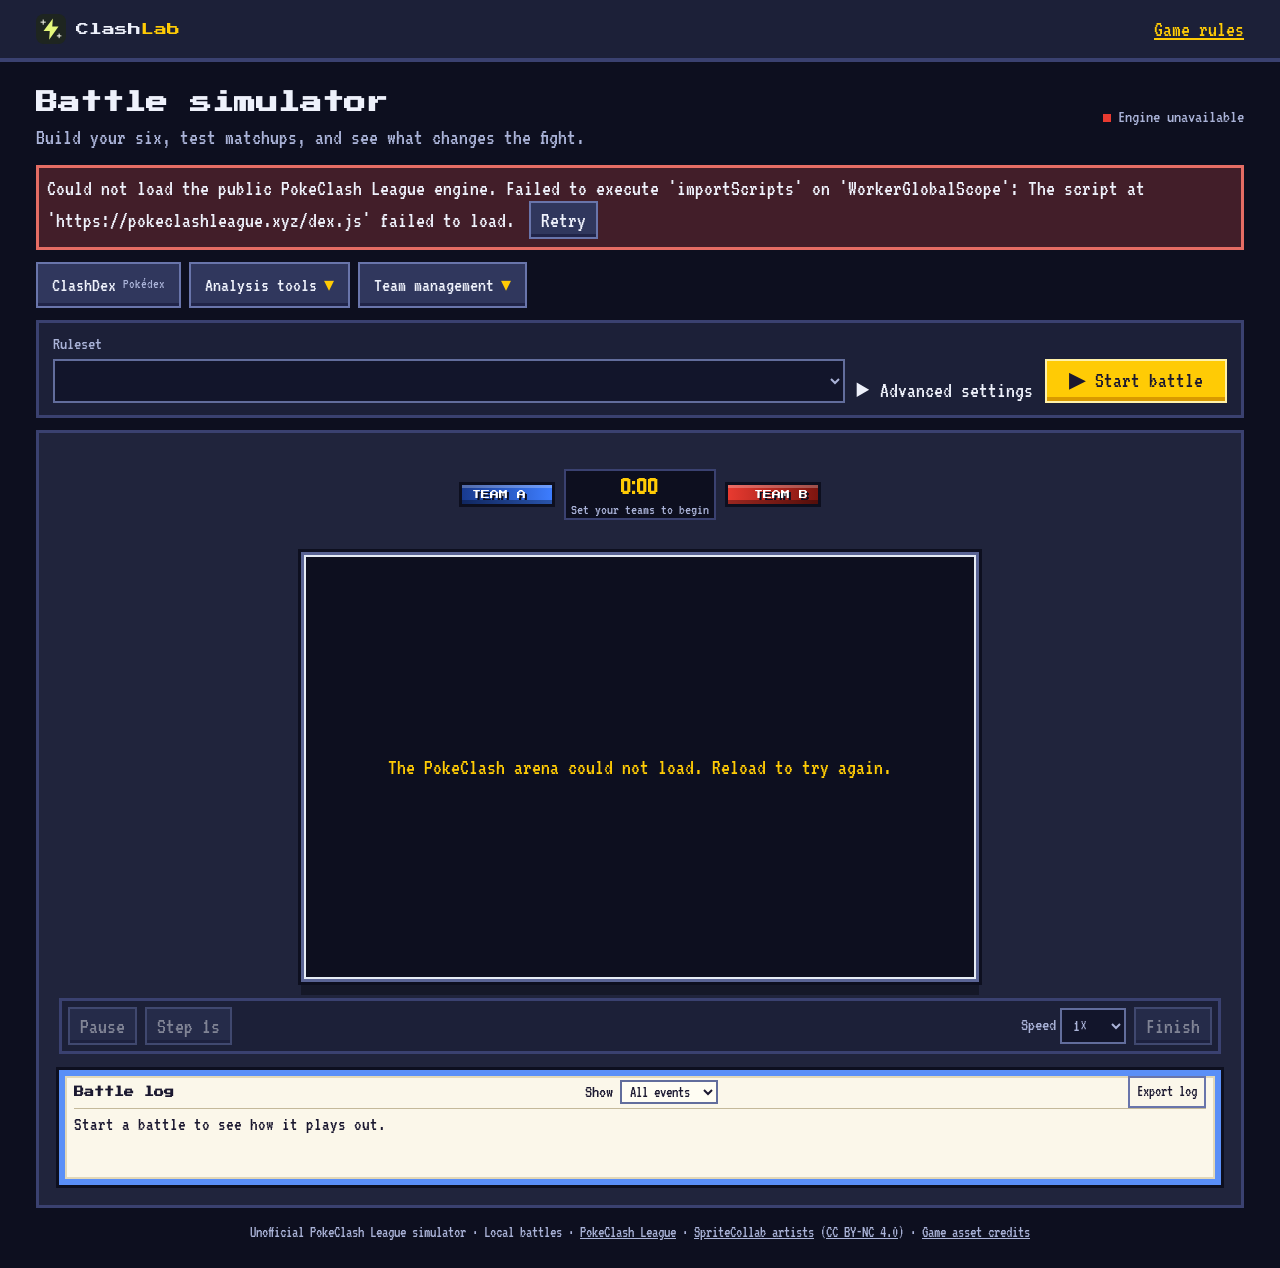
==== commit 9fb8e9df: "Move optional seed and benchmark controls into advanced settings" ====
--- a/index.html
+++ b/index.html
@@ -23,8 +23,10 @@
   <div id="workspace" inert>
     <section class="setup" aria-label="Match settings">
       <label>Ruleset <select id="rules"></select></label>
+      <details class="advanced-settings"><summary>Advanced settings</summary><div class="advanced-content">
       <div class="control"><label for="seed">Battle seed</label><div class="seed-control"><input type="number" min="0" max="4294967295" step="1" id="seed" value="498271"><button id="random" class="icon-btn" title="Randomize seed" aria-label="Randomize seed">⟳</button></div></div>
-      <label>Benchmark runs <select id="benchmark-count"><option>10</option><option selected>50</option><option>100</option><option>250</option><option>500</option></select></label><div class="actions"><button id="benchmark" class="secondary">Run benchmark</button><button id="start" class="primary"><span aria-hidden="true">▶</span> Start battle</button></div>
+      <label>Benchmark runs <select id="benchmark-count"><option>10</option><option selected>50</option><option>100</option><option>250</option><option>500</option></select></label><button id="benchmark" class="secondary">Run benchmark</button>
+      </div></details><div class="actions"><button id="start" class="primary"><span aria-hidden="true">▶</span> Start battle</button></div>
     </section>
     <section class="lab" aria-label="Teams and battlefield">
       <header class="match-head" id="match-head" tabindex="-1" aria-label="Battle scoreboard">
--- a/style.css
+++ b/style.css
@@ -420,3 +420,112 @@
     to { transform: scale(1); opacity: 1; }
   }
 }
+
+
+/* ClashLab responsive UI polish: retain the original PokeClash art and pixel frames. */
+.lab-tools{display:flex;align-items:center;gap:8px;flex-wrap:wrap;margin:0 0 12px;position:relative;z-index:5}
+.lab-tools>.secondary,.tool-menu>summary{min-height:44px;padding:10px 14px;display:flex;align-items:center;gap:7px;border:2px solid #6975ab;background:#30375d;box-shadow:inset 0 -3px #202448;font-size:20px;cursor:pointer}
+.dex-launch span{font-size:14px;color:var(--dim)}
+.tool-menu{position:relative;min-width:0}
+.tool-menu>summary{list-style:none}
+.tool-menu>summary::-webkit-details-marker{display:none}
+.tool-menu>summary::after{content:'▾';margin-left:auto;color:var(--yellow)}
+.tool-menu[open]>summary::after{content:'▴'}
+.tool-menu-content{position:absolute;top:calc(100% + 5px);left:0;min-width:210px;display:grid;gap:4px;background:var(--deep);border:2px solid #6975ab;padding:6px;box-shadow:0 6px 18px #0009;z-index:9}
+.tool-menu-content button{text-align:left;min-height:44px}
+.setup{align-items:end;gap:12px;padding:12px 14px}
+.setup>label:first-child{flex:1;min-width:175px}
+.setup>.actions{flex:0 0 auto;margin-left:auto}
+#start{min-height:44px;padding-inline:22px;font-size:22px}
+#rules{width:100%;min-height:44px}
+.seed-control input{min-height:44px}
+.lab{grid-template-columns:minmax(210px,1fr) minmax(0,3fr) minmax(210px,1fr);gap:16px}
+.team-head{min-height:36px}
+.team-head h2{font-size:12px}
+.team-head select{min-height:34px}
+.team-controls{flex-direction:column;align-items:stretch;gap:6px;padding:6px;background:#181c31;border:1px solid var(--line)}
+.team-controls label{min-width:0}
+.team-controls select{width:100%;min-height:36px;font-size:17px}
+.auto-toggle{display:flex;align-items:center;gap:8px;min-height:38px;cursor:pointer}
+input[type=checkbox]{min-height:0;width:20px;height:20px;accent-color:var(--yellow);flex:none;margin:0}
+.slot-main{min-height:45px;gap:7px;padding:3px}
+.slot-main img{width:36px;height:36px;flex:none}
+.slot-content strong{font-size:19px}
+.slot-content small{font-size:15px}
+.slot-buttons button{min-width:25px;min-height:38px}
+.slot-buttons button:focus-visible{outline-offset:0}
+.active-heading strong{font-size:10px}
+.active-heading b{white-space:nowrap}
+.buffs{flex-wrap:wrap}
+.buffs span{overflow-wrap:anywhere}
+.log-head{flex-wrap:wrap}
+.log-head .quiet{font-size:16px;min-height:32px;padding:3px 7px}
+dialog{max-height:calc(100dvh - 28px);overflow:auto;overscroll-behavior:contain;box-shadow:0 16px 70px #0009}
+.dialog-head{position:sticky;top:0;z-index:2;background:var(--panel);gap:12px}
+.dialog-head h2{font-size:12px;overflow-wrap:anywhere}
+.dialog-head .icon-btn{min-width:44px;min-height:44px;flex:none}
+.dialog-actions{position:sticky;bottom:0;z-index:2;background:var(--panel)}
+.dialog-actions button{min-height:44px}
+.editor-fields{gap:12px;padding:12px 14px}
+.editor-fields label{min-width:0;overflow-wrap:anywhere}
+.editor-fields :is(select,input:not([type=checkbox])){width:100%;min-height:42px}
+.editor-fields select[size]{height:124px}
+.editor-fields .hint{line-height:1.2}
+.equipment-hint{display:block;font-size:15px;line-height:1.25;padding:6px 8px;border-left:2px solid #7889bb;background:#14182a;overflow-wrap:anywhere}
+.dex-dialog{width:min(980px,calc(100% - 24px))}
+.dex-grid{display:grid;grid-template-columns:repeat(auto-fit,minmax(min(100%,200px),1fr));gap:10px}
+.dex-card{min-width:0;display:flex;flex-direction:column;gap:5px;padding:12px;border:2px solid #505c8c;background:#252a44;box-shadow:inset 0 -4px #14182a;overflow-wrap:anywhere}
+.dex-card strong{font-size:23px}
+.dex-card p{font-size:18px;color:var(--dim)}
+.dex-portrait{width:64px;height:64px;object-fit:contain;align-self:center;background:#14182a;border:1px solid #505c8c}
+.dex-card details{margin-block:4px;color:var(--yellow);font-size:17px}
+.dex-card details p{margin-top:5px;font-size:16px}
+.dex-add{display:grid;grid-template-columns:1fr 1fr;gap:5px;margin-top:auto;padding-top:8px}
+.dex-add button{min-width:0;min-height:40px;padding-inline:3px;font-size:17px}
+@media(max-width:940px){.lab{grid-template-columns:repeat(2,minmax(0,1fr))}.team-head h2{font-size:11px}.match{width:min(100%,760px);justify-self:center}}
+@media(max-width:560px){
+ .lab-tools{display:grid;grid-template-columns:1fr 1fr;gap:6px}
+ .lab-tools>.dex-launch{grid-column:1/-1;justify-content:center}
+ .tool-menu>summary{font-size:17px;padding:8px;min-height:44px}
+ .tool-menu:last-child .tool-menu-content{left:auto;right:0}
+ .tool-menu-content{min-width:min(220px,85vw)}
+ .setup{display:grid;grid-template-columns:minmax(0,1fr) minmax(0,1fr);gap:8px;padding:10px}
+ .setup>label:first-child{grid-column:1/-1;min-width:0}
+ .setup>.actions{grid-column:1/-1;width:100%;margin:0}
+ .setup>.actions button{min-width:0;font-size:18px;padding-inline:6px}
+ .seed-control input{width:100%;min-width:0}
+ .seed-control button{flex:none}
+ .lab{gap:9px;padding:8px}
+ body:not(.match-view) .lab{grid-template-columns:1fr}
+ body:not(.match-view) .team{grid-row:auto}
+ body:not(.match-view) .team-a{grid-row:3}
+ body:not(.match-view) .team-b{grid-row:4}
+ body:not(.match-view) .active-heading{grid-template-columns:40px minmax(0,1fr) auto}
+ body:not(.match-view) .active-heading img{width:40px}
+ body:not(.match-view) .active-heading b{grid-column:auto}
+ .team-head select{min-height:38px}
+ .slot-main{min-height:48px}
+ .slot-buttons button{min-width:36px;min-height:44px}
+ .form-grid{gap:9px}
+ .editor-fields{padding:10px;gap:10px}
+ .dex-grid{grid-template-columns:repeat(2,minmax(0,1fr));gap:6px}
+ .dex-card{padding:8px}
+ .dex-card strong{font-size:19px}
+ .dex-card p{font-size:16px}
+ .dex-add{grid-template-columns:1fr}
+}
+@media(max-width:360px){.dex-grid{grid-template-columns:1fr}.form-grid{grid-template-columns:1fr}}
+@media(max-width:760px),(orientation:landscape) and (max-height:520px){
+ .match-view .lab-tools{display:none}
+ .match-view .match{width:100%}
+ .match-view .team-controls{padding:4px;gap:3px;min-width:0}
+ .match-view .team-controls select{font-size:15px;min-height:30px}
+ .match-view .auto-toggle{font-size:16px;min-height:28px}
+ .match-view .slot-main{min-height:44px}
+ .match-view .slot-main img{width:28px;height:28px}
+ .match-view .slot-content strong{font-size:13px}
+ .match-view .active-heading strong{font-size:8px}
+ .match-view .log-head{gap:4px;margin-inline:6px}
+ .match-view .transport button{min-height:44px}
+}
+@media(orientation:landscape) and (max-height:520px){.match-view .slot-main{min-height:38px}.match-view .slot-main img{width:22px;height:22px}}
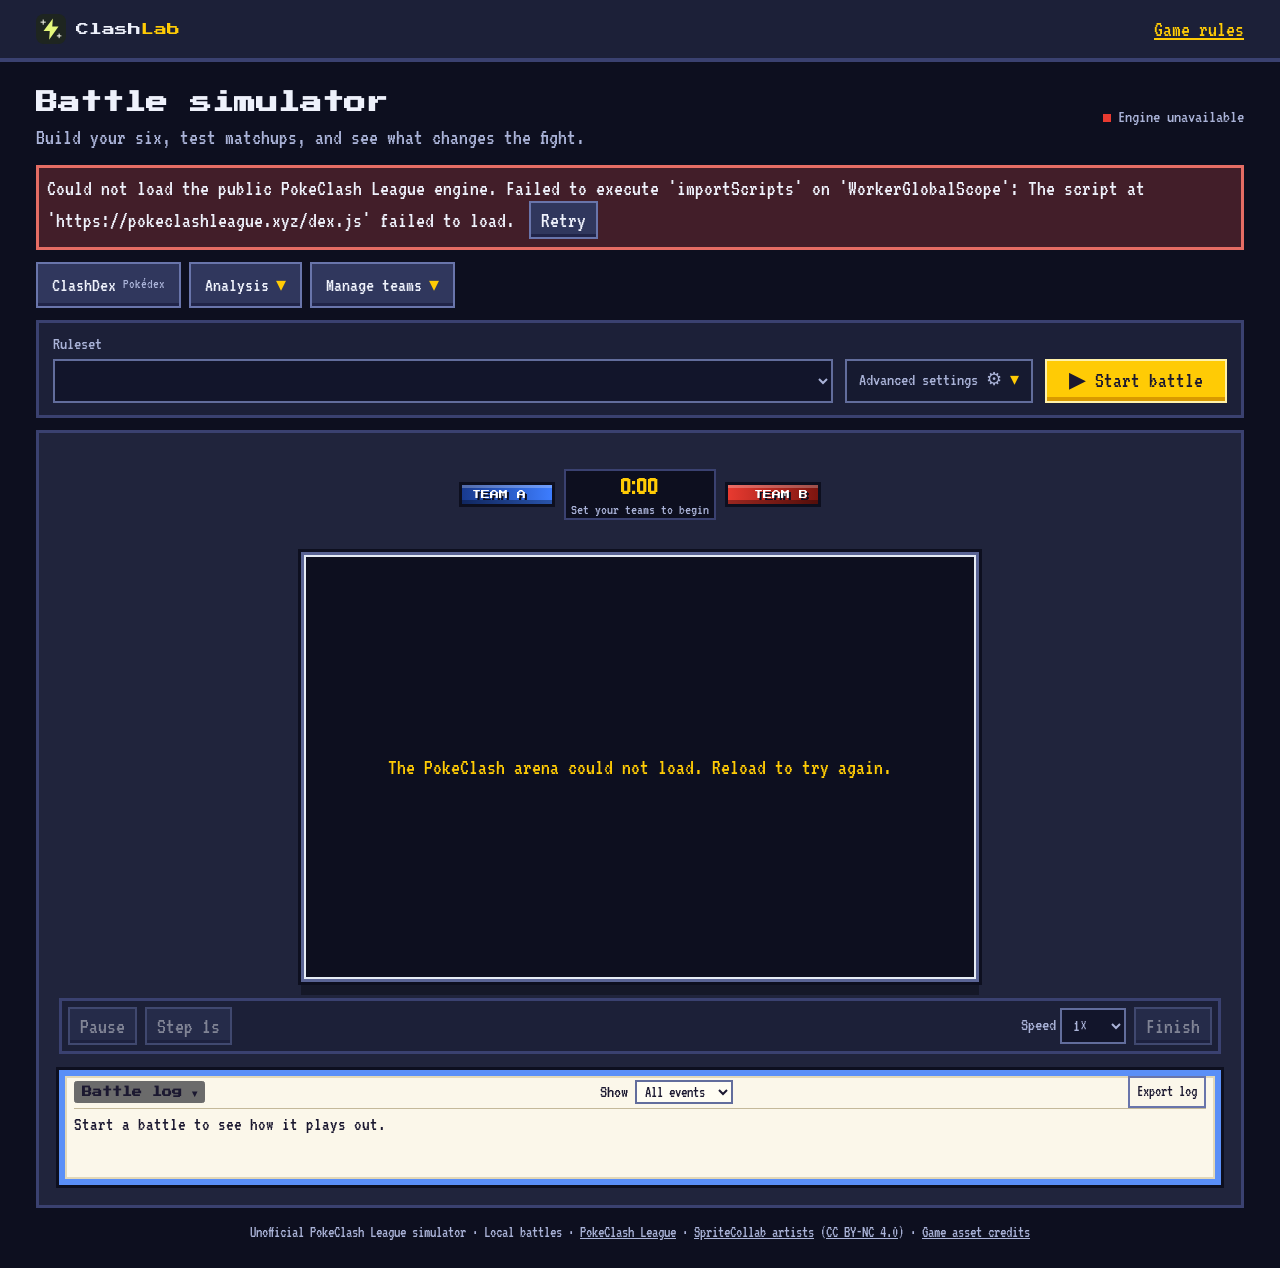
==== commit 493f3af1: "Compact match settings and accessible collapsible log" ====
--- a/index.html
+++ b/index.html
@@ -22,8 +22,8 @@
   <div id="load-error" class="notice" hidden><span id="load-message"></span> <button id="retry" class="secondary">Retry</button></div>
   <div id="workspace" inert>
     <section class="setup" aria-label="Match settings">
-      <label>Ruleset <select id="rules"></select></label>
-      <details class="advanced-settings"><summary>Advanced settings</summary><div class="advanced-content">
+      <label><span class="rules-label">Ruleset</span> <select id="rules" aria-label="Ruleset"></select></label>
+      <details class="advanced-settings"><summary aria-label="Advanced settings" title="Advanced settings"><span class="settings-label">Advanced settings</span><span class="settings-gear" aria-hidden="true">⚙</span></summary><div class="advanced-content"><div class="mobile-settings-head"><h2>Advanced settings</h2><button class="quiet" id="settings-done" type="button">Done</button></div>
       <div class="control"><label for="seed">Battle seed</label><div class="seed-control"><input type="number" min="0" max="4294967295" step="1" id="seed" value="498271"><button id="random" class="icon-btn" title="Randomize seed" aria-label="Randomize seed">⟳</button></div></div>
       <label>Benchmark runs <select id="benchmark-count"><option>10</option><option selected>50</option><option>100</option><option>250</option><option>500</option></select></label><button id="benchmark" class="secondary">Run benchmark</button>
       </div></details><div class="actions"><button id="start" class="primary"><span aria-hidden="true">▶</span> Start battle</button></div>
@@ -64,7 +64,7 @@
         <div class="result" id="result" aria-live="polite" hidden></div>
       </div>
       <section class="log-panel" aria-label="Battle log">
-        <div class="log-head"><h2>Battle log</h2><label>Show <select id="log-filter"><option value="all">All events</option><option value="key">Key moments</option></select></label></div>
+        <div class="log-head"><h2><button type="button" id="log-toggle" aria-expanded="true" aria-controls="log">Battle log <span aria-hidden="true">▾</span></button></h2><label>Show <select id="log-filter"><option value="all">All events</option><option value="key">Key moments</option></select></label></div>
         <div id="log" class="log" tabindex="0"><p class="empty-log">Start a battle to see how it plays out.</p></div>
       </section>
     </section>
--- a/style.css
+++ b/style.css
@@ -529,3 +529,316 @@
  .match-view .transport button{min-height:44px}
 }
 @media(orientation:landscape) and (max-height:520px){.match-view .slot-main{min-height:38px}.match-view .slot-main img{width:22px;height:22px}}
+
+
+/* Follow-up fixes from narrow-screen layout review. */
+.advanced-settings{position:relative;flex:none;min-width:0;align-self:end}
+.advanced-settings>summary,.dex-filters>summary{cursor:pointer;color:var(--dim);min-height:44px;padding:10px 12px;border:2px solid #626d9c;background:#161a30;list-style:none;display:flex;align-items:center;justify-content:space-between;gap:8px;font-size:18px}
+.advanced-settings>summary::-webkit-details-marker,.dex-filters>summary::-webkit-details-marker{display:none}
+.advanced-settings>summary::after,.dex-filters>summary::after{content:'▾';color:var(--yellow)}
+.advanced-settings[open]>summary::after,.dex-filters[open]>summary::after{content:'▴'}
+.advanced-content{position:absolute;right:0;top:calc(100% + 5px);width:260px;display:grid;gap:10px;padding:12px;background:var(--panel);border:2px solid #6975ab;box-shadow:0 6px 18px #0009;z-index:10}
+.advanced-content .seed-control input{flex:1;min-width:0;width:100%}
+.advanced-content label select{width:100%;min-height:40px}
+.advanced-content>button{min-height:44px}
+.dex-filters .form-grid{padding-top:10px}
+.dex-filters>label{margin-top:10px}
+.dex-card .dex-add button{white-space:nowrap}
+body:not(.match-view) .slot-content small{white-space:normal;display:-webkit-box;-webkit-line-clamp:2;-webkit-box-orient:vertical;overflow:hidden;line-height:1.15}
+body:not(.match-view) .match{align-self:start}
+body:not(.match-view) .team{grid-template-rows:auto auto auto 1fr}
+body:not(.match-view) .team-controls{grid-row:3}
+body:not(.match-view) .team-list{grid-row:4}
+@media(max-width:560px){
+ .intro p{font-size:18px}
+ .setup{grid-template-columns:minmax(0,1fr)}
+ .setup>label:first-child,.setup>.actions,.advanced-settings{grid-column:1/-1}
+ .setup>.actions{grid-row:2}
+ .setup>.actions #start{width:100%;min-height:48px;white-space:nowrap}
+ .advanced-settings{grid-row:3}
+ .advanced-content{position:static;width:100%;box-shadow:none;border-top:0}
+ .lab-tools>.secondary,.tool-menu>summary{min-height:44px}
+ .dex-dialog .editor-fields{gap:8px}
+ .dex-card .dex-add button{min-height:44px}
+}
+@media(max-width:360px){.score b{font-size:6px}.markers{gap:2px}.clock{min-width:58px}.tool-menu>summary{font-size:15px}}
+
+
+/* Restore parallel team setup on phones; leave the compact tools and live battle untouched. */
+@media(max-width:560px){
+ body:not(.match-view) .lab{grid-template-columns:repeat(2,minmax(0,1fr));column-gap:8px;row-gap:10px}
+ body:not(.match-view) .team{grid-row:3;grid-template-rows:112px auto auto 1fr;align-self:start;min-width:0}
+ body:not(.match-view) .team-a{grid-column:1;grid-row:3}
+ body:not(.match-view) .team-b{grid-column:2;grid-row:3}
+ body:not(.match-view) .active-card{min-width:0;padding:3px;border-width:6px;border-image-width:6px}
+ body:not(.match-view) .active-heading{grid-template-columns:28px minmax(0,1fr);gap:3px 5px}
+ body:not(.match-view) .active-heading img{width:28px;grid-row:span 2}
+ body:not(.match-view) .active-heading strong{font-size:8px;line-height:1.4;overflow-wrap:anywhere}
+ body:not(.match-view) .active-heading small{font-size:14px;line-height:1.05}
+ body:not(.match-view) .active-heading b{grid-column:2;font-size:14px}
+ body:not(.match-view) .hp{height:18px;margin-top:4px}
+ body:not(.match-view) .hp b{font-size:16px;line-height:18px}
+ body:not(.match-view) .buffs{margin-top:3px;min-height:0}
+ body:not(.match-view) .buffs span{font-size:12px;max-width:100%;overflow:hidden;text-overflow:ellipsis;white-space:nowrap}
+ body:not(.match-view) .team-head{display:grid;grid-template-columns:minmax(0,1fr);gap:3px;min-height:0}
+ body:not(.match-view) .team-head select{width:100%;min-width:0;min-height:36px;font-size:16px}
+ body:not(.match-view) .team-controls{padding:4px;gap:3px}
+ body:not(.match-view) .team-controls select{min-width:0;min-height:34px;font-size:15px;padding-inline:2px}
+ body:not(.match-view) .auto-toggle{gap:5px;min-height:34px;font-size:16px;white-space:nowrap}
+ body:not(.match-view) .auto-toggle input{width:18px;height:18px}
+ body:not(.match-view) .team-list{grid-auto-rows:76px;gap:4px}
+ body:not(.match-view) .team-list .slot{grid-template-columns:minmax(0,1fr) auto;border-width:3px;border-image-width:3px}
+ body:not(.match-view) .slot-main{min-height:0;height:100%;gap:4px;padding:2px;align-items:center}
+ body:not(.match-view) .slot-main img{width:26px;height:26px}
+ body:not(.match-view) .slot-content strong{font-size:16px;line-height:1.05;white-space:normal;overflow-wrap:anywhere}
+ body:not(.match-view) .slot-content small{font-size:13px;line-height:1.05;-webkit-line-clamp:2;overflow-wrap:anywhere}
+ body:not(.match-view) .slot-buttons{flex-direction:column;justify-content:center;gap:1px}
+ body:not(.match-view) .slot-buttons button{min-width:26px;min-height:32px;padding:0;font-size:18px}
+}
+@media(max-width:360px){
+ body:not(.match-view) .lab{column-gap:5px;padding:6px}
+ body:not(.match-view) .slot-main{gap:3px;padding:1px}
+ body:not(.match-view) .slot-main img{width:22px;height:22px}
+ body:not(.match-view) .slot-buttons button{min-width:23px}
+ body:not(.match-view) .slot-content strong{font-size:15px}
+ body:not(.match-view) .auto-toggle{font-size:15px;gap:3px}
+}
+
+
+/* ClashDex 2.0 — game-inspired scouting workspace; scoped to its dialog. */
+.clashdex-v2{width:min(1240px,calc(100% - 32px));height:min(880px,calc(100dvh - 32px));max-height:calc(100dvh - 32px);overflow:hidden;padding:0;background:#111527;border:3px solid #59658f;color:#eef1fb}
+.clashdex-v2[open]{display:flex;flex-direction:column}
+.clashdex-v2 *{box-sizing:border-box;min-width:0}
+.clashdex-v2 h3,.clashdex-v2 h4,.clashdex-v2 p{margin:0}
+.clashdex-v2 h3{font:12px/1.55 var(--display);color:#f4f6ff}
+.clashdex-v2 h4{font-size:19px;font-weight:600}
+.clashdex-v2 button,.clashdex-v2 select,.clashdex-v2 summary{font-size:18px}
+.clashdex-v2 button:focus-visible,.clashdex-v2 summary:focus-visible{outline-offset:1px}
+.cx-head{position:relative;flex:none;padding:12px 18px;border-bottom:2px solid #55608b;background:#202640}
+.cx-head #cx-title{font-size:17px;line-height:1.65;color:var(--yellow)}
+.cx-eyebrow{font:11px/1.4 monospace;letter-spacing:.08em;color:#aab3d8;margin-bottom:4px}
+.cx-workspace{display:grid;grid-template-columns:minmax(320px, .92fr) minmax(0,1.35fr);min-height:0;flex:1}
+.cx-browser,.cx-profile{overflow:auto;overscroll-behavior:contain;scrollbar-width:thin;scrollbar-color:#6875aa #161b30;padding:14px}
+.cx-browser{border-right:2px solid #424b73;background:#171c32}
+.cx-search{display:grid;grid-template-columns:minmax(0,1fr) auto;gap:6px;margin-bottom:10px}
+.cx-search input{width:100%;font-size:19px;min-height:44px}
+.cx-search button{min-height:44px}
+.cx-quick{display:flex;flex-wrap:wrap;gap:5px;margin-bottom:12px}
+.cx-quick button,.cx-forms button,.cx-tabs button{padding:6px 10px;border:1px solid #56638f;background:#252c46;color:#c5cde4;min-height:34px;cursor:pointer}
+.cx-quick button[aria-pressed=true],.cx-forms button[aria-pressed=true],.cx-tabs button[aria-pressed=true]{border-color:#ffcb05;background:#ffcb05;color:#1a1a2d;box-shadow:inset 0 -3px #dba500}
+.cx-sortline{display:grid;grid-template-columns:minmax(0,1fr) 42px minmax(0,.85fr);gap:6px;align-items:end;margin-bottom:10px}
+.cx-sortline label,.cx-filter-grid label{display:grid;gap:4px;color:#acb9da;font-size:17px}
+.cx-sortline select,.cx-filter-grid select,.cx-filter-grid input{width:100%;min-height:40px}
+.cx-sortline button{min-height:40px;font-size:24px;padding:0}
+.cx-filters{margin-bottom:12px}
+.cx-filters>summary{font-size:18px;padding:8px 10px}
+.cx-filters>summary [data-filter-count]{margin-left:auto;font-size:14px;color:var(--yellow)}
+.cx-filter-grid{display:grid;grid-template-columns:repeat(2,minmax(0,1fr));gap:8px;margin:10px 0}
+.cx-checks{display:flex;flex-wrap:wrap;gap:6px 12px;margin:10px 0}
+.cx-checks label{display:flex;align-items:center;gap:5px;font-size:17px;color:#c5cde4}
+.cx-checks input{width:17px;height:17px}
+.cx-results-head{display:flex;align-items:center;justify-content:space-between;gap:7px;padding:8px 0;border-top:1px solid #424b73;color:#aebadc;font-size:16px}
+.cx-results-head button{flex:none;font-size:16px;min-height:32px}
+.cx-list{display:grid;gap:5px}
+.cx-row{display:grid;grid-template-columns:minmax(0,1fr) 32px;align-items:stretch;background:#242b43;border:1px solid #414d77;border-left:3px solid var(--rar);min-width:0}
+.cx-row.cx-selected{background:#303a59;border-color:#ffcb05;border-left-color:var(--rar)}
+.cx-open{display:grid;grid-template-columns:38px 48px minmax(0,1fr) minmax(44px,auto);gap:7px;align-items:center;text-align:left;background:transparent;border:0;padding:8px 4px 8px 7px;min-height:74px;color:inherit}
+.cx-open:hover{background:#ffffff08}
+.cx-open img{width:48px;height:48px;object-fit:contain;image-rendering:pixelated;background:#171d30}
+.cx-rank{font-size:16px;color:#93a3c6;text-align:center}
+.cx-row-text{display:grid;gap:3px}
+.cx-row-text strong{font-size:22px;font-weight:600;overflow-wrap:anywhere;line-height:1.05}
+.cx-rarity{color:var(--rar,#a8aec4);font-size:17px;font-weight:600}
+.cx-type-line{display:flex;flex-wrap:wrap;gap:4px}
+.cx-type{display:inline-block;border:1px solid color-mix(in srgb,var(--chip) 70%,#fff);background:var(--chip);color:#141823;font:600 12px/1.2 system-ui,sans-serif;padding:3px 6px;white-space:nowrap;border-radius:2px}
+.cx-metric{font:26px/1 var(--number);text-align:right;color:var(--yellow);display:grid;justify-items:end;gap:3px}
+.cx-metric small{font:13px/1.05 VT323,monospace;color:#b6c2df;max-width:76px;text-align:right;overflow-wrap:anywhere}
+.cx-star{border:0;background:transparent;color:#9daacc;font-size:25px!important;padding:0 5px;cursor:pointer}
+.cx-star[aria-pressed=true]{color:var(--yellow)}
+.clashdex-v2 #dex-more{width:100%;margin-top:9px;min-height:42px}
+.cx-profile{background:#101526;padding:14px 16px}
+.cx-profile-nav{display:flex;gap:5px;align-items:center;flex-wrap:wrap;margin-bottom:12px}
+.cx-profile-nav button{font-size:17px;min-height:36px;padding:5px 9px}
+.cx-profile-nav button[data-pin]{margin-left:auto}
+.cx-profile-nav button[aria-pressed=true]{color:var(--yellow);border-color:var(--yellow)}
+.cx-back{display:none}
+.cx-hero{display:grid;grid-template-columns:136px minmax(0,1fr);gap:16px;align-items:center;padding:16px;border:2px solid var(--rar);background:linear-gradient(135deg,#242b45,#191e33)}
+.cx-hero-art{display:grid;place-items:center;background:radial-gradient(ellipse at center,#344463 0,#161c30 65%);border:1px solid #455275;gap:0;padding:5px}
+.cx-hero-sprite{width:110px;height:110px;object-fit:contain;image-rendering:pixelated}
+.cx-hero-art span{color:#aebadc;font-size:17px}
+.cx-hero h3{font:clamp(14px,1.8vw,22px)/1.5 var(--display);margin:6px 0 9px;overflow-wrap:anywhere}
+.cx-hero p{margin-top:7px;font-size:20px}
+.cx-hero .cx-muted{font-size:16px}
+.cx-forms{display:flex;flex-wrap:wrap;gap:6px;margin:10px 0}
+.cx-forms button{font-size:17px}
+.cx-panel{padding:13px 14px;margin-top:12px;background:#1d2339;border:1px solid #46527e}
+.cx-panel>h3,.cx-panel-head{margin-bottom:10px}
+.cx-panel-head{display:flex;justify-content:space-between;align-items:center;gap:8px}
+.cx-bst{background:#303a57;color:#ffdb59;padding:5px 10px;font:20px/1 var(--number);white-space:nowrap}
+.cx-tabs{display:flex;gap:5px;margin-bottom:12px}
+.cx-tabs button{flex:1;font-size:17px}
+.cx-level{display:grid;grid-template-columns:auto minmax(0,1fr) 44px;gap:9px;align-items:center;margin:7px 0 14px;color:#aebadc;font-size:17px}
+.cx-level input{min-height:20px;width:100%;accent-color:var(--yellow)}
+.cx-level output{color:var(--yellow);text-align:right;white-space:nowrap}
+.cx-stat-list{display:grid;gap:9px;margin:10px 0}
+.cx-stat{display:grid;grid-template-columns:86px minmax(0,1fr) 50px;gap:9px;align-items:center;font-size:18px;min-height:20px}
+.cx-stat:has(>small){grid-template-columns:86px minmax(0,1fr) 48px 32px}
+.cx-stat>span{color:#c6d0e8}
+.cx-stat>strong{font:24px/1 var(--number);text-align:right;font-variant-numeric:tabular-nums}
+.cx-track{height:17px;border:1px solid #546187;background:#101529;box-shadow:inset 0 2px 4px #0008;overflow:hidden}
+.cx-fill{display:block;width:var(--fill);height:100%;background:var(--bar);box-shadow:inset 0 3px #ffffff35,inset 0 -3px #0003;animation:cx-grow .32s ease-out}
+@keyframes cx-grow{from{width:0}}
+.cx-c0{--bar:#4fd18b}.cx-c1{--bar:#f2803a}.cx-c2{--bar:#5fa8ff}.cx-c3{--bar:#ffcb05}.cx-c4{--bar:#b57bff}.cx-c5{--bar:#f2a6c0}
+.cx-side-a{--bar:#5fa8ff}.cx-side-b{--bar:#ff967c}
+.cx-stat small{font-size:15px;text-align:right}
+.cx-pos{color:#4fd18b!important}.cx-neg{color:#ff9385!important}
+.cx-muted{color:#aab7d4;font-size:16px;line-height:1.25;overflow-wrap:anywhere}
+.cx-summary{display:grid;grid-template-columns:repeat(3,minmax(0,1fr));gap:6px;margin-top:12px}
+.cx-summary span{display:grid;gap:4px;text-align:center;background:#12182b;border:1px solid #3e4b72;padding:7px 3px;color:#aebadc;font-size:15px}
+.cx-summary b{font:22px/1 var(--number);color:#eef1fb}
+.cx-matchup{margin-bottom:11px}
+.cx-matchup h4{margin-bottom:6px}
+.cx-matchup h4 small{font-weight:400;color:#aebadc}
+.cx-effect-grid{display:grid;grid-template-columns:repeat(auto-fit,minmax(92px,1fr));gap:5px}
+.cx-effect-grid>div{display:flex;justify-content:space-between;align-items:center;background:#141a2d;padding:5px 6px;gap:3px}
+.cx-effect-grid b{font:18px/1 var(--number)}
+.cx-ability{display:grid;gap:5px;margin-bottom:12px}
+.cx-ability>div,.cx-moves>div{display:grid;gap:4px;padding:7px;background:#13192d;border-left:2px solid #6575a3;font-size:18px}
+.cx-ability>div{grid-template-columns:62px minmax(0,1fr)}
+.cx-ability b{color:#ffda66}
+.cx-moves{display:grid;gap:6px;margin-top:6px}
+.cx-moves>div{grid-template-columns:70px minmax(0,1fr) minmax(0,1fr);align-items:start}
+.cx-moves span:not(.cx-type){display:grid;gap:3px;color:#aab7d4;font-size:15px;overflow-wrap:anywhere}
+.cx-moves b{font-size:18px;color:#f4f6ff}
+.cx-innate{color:var(--yellow);margin-bottom:8px!important}
+.cx-tms,.cx-items{display:grid;grid-template-columns:repeat(2,minmax(0,1fr));gap:5px;margin-top:8px}
+.cx-tms details,.cx-items details{background:#141a2d;border:1px solid #414e78;padding:7px 8px}
+.cx-tms summary,.cx-items summary{cursor:pointer;color:#dce4fb;overflow-wrap:anywhere}
+.cx-tms details p,.cx-items details p{font-size:16px;color:#b9c6e1;margin-top:5px;line-height:1.2;overflow-wrap:anywhere}
+.cx-items summary b{display:block;color:var(--yellow);font-weight:400}
+.cx-evo{display:flex;gap:7px;flex-wrap:wrap}
+.cx-evo button{font-size:18px}
+.cx-evo small{display:block;color:#b5c1dc}
+.cx-team-grid{display:grid;grid-template-columns:repeat(2,minmax(0,1fr));gap:8px;margin-bottom:10px}
+.cx-team-action{display:grid;gap:5px;align-content:end}
+.cx-team-action select,.cx-team-action button{min-height:44px;width:100%;font-size:18px}
+.cx-empty{display:grid;gap:10px;place-items:center;text-align:center;padding:32px 12px;color:#b2c0df}
+.cx-empty strong{font-size:25px;color:#eef1fb}
+.cx-compare-pair{display:grid;grid-template-columns:1fr 1fr;gap:8px;text-align:center;margin:10px 0}
+.cx-compare-pair>div{padding:10px;background:#151c30;border-top:3px solid #5fa8ff}
+.cx-compare-pair>div+div{border-top-color:#ff967c}
+.cx-compare-art{width:80px;height:80px;object-fit:contain;image-rendering:pixelated}
+.cx-compare-pair h4{margin:5px 0 8px}
+.cx-compare-stat{padding:10px 0;border-top:1px solid #394567}
+.cx-compare-stat h4{margin-bottom:7px;color:#ffdb59}
+.cx-compare-stat .cx-stat{grid-template-columns:110px minmax(0,1fr) 44px;margin-top:5px}
+.cx-compare-stat .cx-stat span{font-size:16px;overflow-wrap:anywhere}
+@media(max-width:950px){.cx-workspace{grid-template-columns:minmax(300px,1fr) minmax(0,1.2fr)}.cx-open{grid-template-columns:30px 38px minmax(0,1fr) auto;gap:5px}.cx-open img{width:38px;height:38px}.cx-hero{grid-template-columns:100px 1fr;gap:10px;padding:10px}.cx-hero-sprite{width:84px;height:84px}.cx-stat{grid-template-columns:76px minmax(0,1fr) 46px;gap:5px}.cx-stat:has(>small){grid-template-columns:76px minmax(0,1fr) 44px 28px}}
+@media(max-width:760px){
+ .clashdex-v2{width:100%;height:100dvh;max-height:100dvh;max-width:100%;margin:0;border:0}
+ .cx-head{padding:9px 12px;padding-top:max(9px,env(safe-area-inset-top));gap:10px}
+ .cx-head #cx-title{font-size:15px}
+ .cx-eyebrow{font-size:10px}
+ .cx-workspace{display:flex;flex-direction:column}
+ .cx-browser,.cx-profile{flex:1;min-height:0;padding:10px 11px;padding-bottom:max(16px,env(safe-area-inset-bottom));border:0}
+ .cx-profile{display:none}
+ .cx-detail-open .cx-browser{display:none}
+ .cx-detail-open .cx-profile{display:block}
+ .cx-back{display:inline-block}
+ .cx-quick{gap:5px;margin-bottom:9px}
+ .cx-quick button{min-height:36px;padding:5px 9px;font-size:17px}
+ .cx-open{grid-template-columns:35px 46px minmax(0,1fr) auto;min-height:76px}
+ .cx-open img{width:46px;height:46px}
+ .cx-row{grid-template-columns:minmax(0,1fr) 39px}
+ .cx-row-text strong{font-size:22px}
+ .cx-hero{grid-template-columns:100px minmax(0,1fr);gap:12px;padding:10px}
+ .cx-hero h3{font-size:15px}
+ .cx-hero p{font-size:18px}
+ .cx-hero-sprite{width:86px;height:86px}
+ .cx-panel{padding:11px 10px}
+ .cx-profile-nav{gap:5px}
+ .cx-profile-nav button{padding:4px 7px;min-height:40px}
+ .cx-profile-nav button[data-pin]{margin-left:0}
+ .cx-stat{grid-template-columns:72px minmax(0,1fr) 40px;gap:5px;font-size:17px}
+ .cx-stat:has(>small){grid-template-columns:72px minmax(0,1fr) 39px 27px}
+ .cx-stat>strong{font-size:21px}
+ .cx-level{grid-template-columns:auto 1fr 40px;gap:5px}
+ .cx-level label{font-size:15px}
+ .cx-effect-grid{grid-template-columns:repeat(3,minmax(0,1fr))}
+ .cx-effect-grid>div{flex-wrap:wrap;padding:4px}
+ .cx-moves>div{grid-template-columns:64px 1fr 1fr;gap:5px}
+ .cx-tms,.cx-items{grid-template-columns:1fr 1fr}
+ .cx-compare-stat .cx-stat{grid-template-columns:92px minmax(0,1fr) 40px}
+}
+@media(max-width:350px){.cx-browser,.cx-profile{padding-inline:7px}.cx-open{grid-template-columns:28px 36px minmax(0,1fr) auto}.cx-open img{width:36px;height:36px}.cx-row-text strong{font-size:19px}.cx-metric{font-size:23px}.cx-metric small{max-width:50px}.cx-type{font-size:10px;padding:3px 4px}.cx-hero{grid-template-columns:76px 1fr;gap:8px}.cx-hero-sprite{width:70px;height:70px}.cx-hero h3{font-size:13px}.cx-summary span{font-size:13px}.cx-panel{padding:9px 7px}}
+@media(prefers-reduced-motion:reduce){.cx-fill{animation:none}}
+
+
+/* ClashDex 3: accessible scouting navigation and compact range classification. */
+.cx-range-switch{display:grid;grid-template-columns:repeat(3,minmax(0,1fr));gap:3px;border:1px solid #47537e;background:#101526;padding:3px;margin-bottom:9px}
+.cx-range-switch button,.cx-view-toggle button,.cx-section-nav button{border:1px solid transparent;background:transparent;color:#b8c5e1;min-height:42px;cursor:pointer;padding:5px 7px;line-height:1.1}
+.cx-range-switch button{display:flex;flex-wrap:wrap;align-items:center;justify-content:center;gap:4px;font-size:18px}
+.cx-range-switch button small{font-size:14px;color:#91a1c7}
+.cx-range-switch button[aria-pressed=true],.cx-view-toggle button[aria-pressed=true],.cx-section-nav button[aria-pressed=true]{background:#303a59;color:#ffdf72;border-color:#e3c553}
+.cx-range-switch button[aria-pressed=true] small{color:#ffdf72}
+.cx-range{display:inline-flex;align-items:center;gap:3px;white-space:nowrap;font:600 11px/1.3 system-ui,sans-serif;padding:3px 5px;border:1px solid;border-radius:3px}
+.cx-range-m{color:#ffc394;background:#553626;border-color:#af7347}
+.cx-range-r{color:#a7d9ff;background:#203d5b;border-color:#5687b3}
+.cx-row-text .cx-type-line{align-items:center;gap:3px}
+.cx-scout-presets{display:grid;grid-template-columns:minmax(0,1fr) auto;align-items:end;gap:8px;margin-bottom:9px}
+.cx-scout-presets label{display:grid;gap:4px;color:#acb9da;font-size:17px}
+.cx-scout-presets select{width:100%;min-height:40px}
+.cx-view-toggle{display:flex;border:1px solid #47537e;background:#101526;padding:2px}
+.cx-view-toggle button{min-height:34px;font-size:17px;padding-inline:10px}
+.cx-active-filters{display:flex;flex-wrap:wrap;gap:5px}
+.cx-active-filters:not(:empty){margin-bottom:8px}
+.cx-active-filters button{border:1px solid #7887ae;background:#252f4b;color:#d7e2ff;font-size:15px;padding:4px 7px;min-height:30px;max-width:100%;overflow-wrap:anywhere}
+.cx-hero-role{display:flex;gap:7px;align-items:center;flex-wrap:wrap;margin-top:8px;font-size:19px;color:#d9e2fa}
+.cx-hero-role .cx-range{font-size:13px}
+.cx-section-nav{display:grid;grid-template-columns:repeat(4,minmax(0,1fr));gap:3px;padding:4px;border:1px solid #47537e;background:#151a2d;margin-top:12px;position:sticky;top:-14px;z-index:3;box-shadow:0 4px 10px #0004}
+.cx-section-nav button{font-size:17px;padding:6px 3px}
+.cx-rank-heading{margin:14px 0 7px!important;color:#c8d3ec}
+.cx-rank-grid{display:grid;grid-template-columns:repeat(5,minmax(0,1fr));gap:5px;margin:0 0 10px}
+.cx-rank-grid>div{display:grid;gap:3px;text-align:center;background:#12182b;border:1px solid #3e4b72;padding:8px 3px}
+.cx-rank-grid span{color:#b9c7e3;font-size:16px}
+.cx-rank-grid b{color:#ffdf72;font:24px/1 var(--number)}
+.cx-rank-grid small{color:#93a3c6;font-size:13px}
+.cx-table-view{display:block}
+.cx-table-scroll{max-width:100%;overflow-x:auto;border:1px solid #46527e;scrollbar-width:thin}
+.cx-stat-table{border-collapse:collapse;width:100%;min-width:410px;font-size:18px;font-variant-numeric:tabular-nums}
+.cx-stat-table th,.cx-stat-table td{border-bottom:1px solid #3e4b72;padding:5px;text-align:right;background:#242b43}
+.cx-stat-table thead th{background:#141a2d;color:#ffdf72;font-weight:400}
+.cx-stat-table th:first-child{text-align:left;position:sticky;left:0;z-index:1;width:34%;min-width:120px;box-shadow:2px 0 #46527e}
+.cx-stat-table thead button{background:none;border:0;color:#ffdf72;padding:4px 1px;min-height:34px;font-size:16px;white-space:nowrap}
+.cx-stat-table .cx-table-name{display:grid;gap:5px;justify-items:start;text-align:left;border:0;background:transparent;color:inherit;width:100%;padding:4px;min-height:45px}
+.cx-table-name strong{font-size:18px;overflow-wrap:anywhere}
+.cx-stat-table tr.cx-table-selected>*{background:#354368}
+.cx-stat-table td{font-family:var(--number);font-size:23px}
+.cx-compare-pair .cx-range{margin-top:7px}
+.cx-compare-stat .cx-stat{grid-template-columns:minmax(75px,110px) minmax(0,1fr) minmax(44px,auto)}
+.cx-compare-stat .cx-stat>strong{font-size:21px}
+@media(max-width:760px){
+ .cx-range-switch button{min-height:44px;font-size:18px}
+ .cx-range-switch button small{font-size:14px}
+ .cx-section-nav{top:-10px;gap:2px}
+ .cx-section-nav button{min-height:44px;font-size:16px}
+ .cx-rank-grid{grid-template-columns:repeat(3,minmax(0,1fr))}
+ .cx-rank-grid>div{padding:6px 3px}
+ .cx-row-text .cx-range{font-size:10px}
+ .cx-profile-nav button{min-height:44px}
+ .cx-active-filters button{min-height:36px}
+ .cx-stat-table .cx-table-name{min-height:48px}
+}
+@media(max-width:350px){.cx-range-switch button{font-size:16px;gap:3px;padding-inline:3px}.cx-range-switch button small{font-size:12px}.cx-section-nav button{font-size:14px}.cx-rank-grid b{font-size:22px}}
+
+/* Source-backed build details and held forms */
+.cx-form-note{padding:8px 10px;margin:8px 0!important;background:#18223a;border-left:3px solid #d5b653;color:#e0e7fa;font-size:17px;line-height:1.2}
+.cx-build .cx-checks{display:flex;align-items:center;gap:7px;margin:8px 0;color:#d4dff5;font-size:17px}
+.cx-build>button{min-height:42px}
+.cx-build-output{display:grid;gap:8px;margin-top:12px;overflow-wrap:anywhere}
+.cx-build-grid{display:grid;grid-template-columns:repeat(3,minmax(0,1fr));gap:6px}
+.cx-build-grid>div{background:#131a2e;border:1px solid #46527e;padding:8px 6px;display:grid;gap:5px}
+.cx-build-grid span{font-size:15px;color:#b4c3df}
+.cx-build-grid b{font:23px/1 var(--number);color:#ffdf72}
+.cx-build-output p{line-height:1.25;font-size:17px}
+@media(max-width:760px){.cx-build-grid{grid-template-columns:repeat(2,minmax(0,1fr))}}
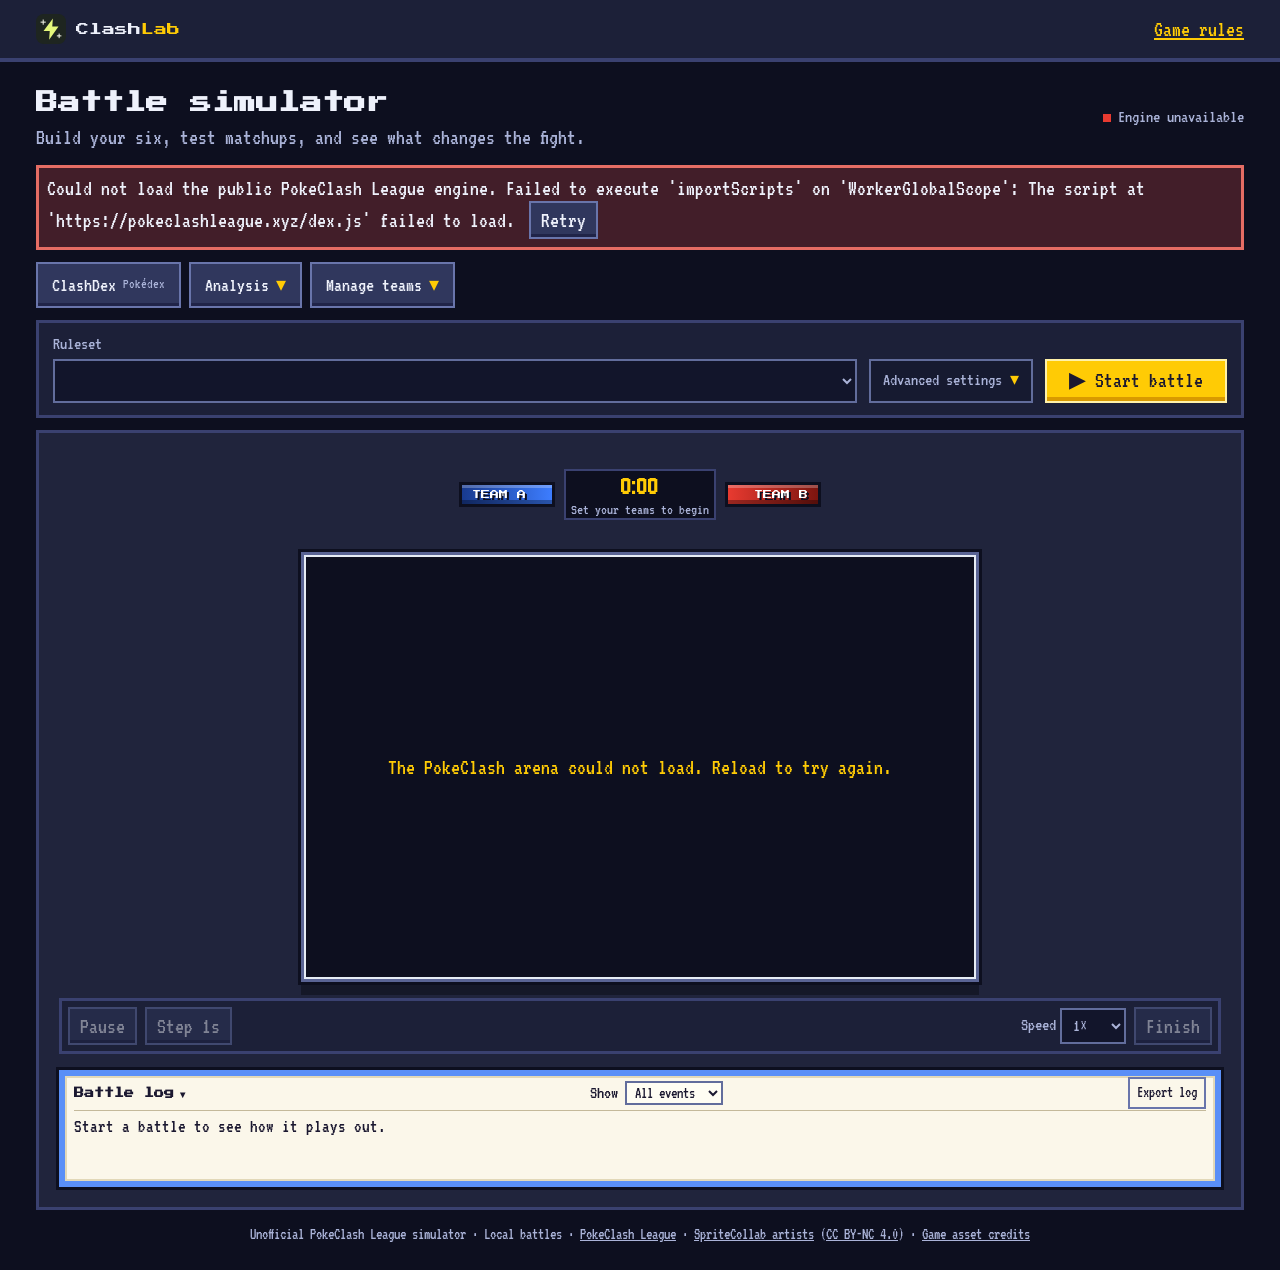
==== commit 6817b81b: "Replace oversized Pokémon picker with compact single select and optional search; group equipment det" ====
--- a/index.html
+++ b/index.html
@@ -71,22 +71,27 @@
   </div>
   <footer class="legal">Unofficial PokeClash League simulator · Local battles · <a href="https://pokeclashleague.xyz/" target="_blank" rel="noopener">PokeClash League</a> · <a href="https://github.com/PMDCollab/SpriteCollab" target="_blank" rel="noopener">SpriteCollab artists</a> (<a href="https://creativecommons.org/licenses/by-nc/4.0/" target="_blank" rel="noopener">CC BY-NC 4.0</a>) · <a href="https://pokeclashleague.xyz/#credits" target="_blank" rel="noopener">Game asset credits</a></footer>
 </main>
-<dialog id="editor"><form method="dialog" id="editor-form">
-  <header class="dialog-head"><div><h2>Edit Pokémon</h2><p id="slot-label"></p></div><button value="cancel" formnovalidate class="icon-btn" aria-label="Close editor">×</button></header>
+<dialog id="editor" aria-labelledby="editor-title"><form method="dialog" id="editor-form">
+  <header class="dialog-head"><div><h2 id="editor-title">Edit Pokémon</h2><p id="slot-label"></p></div><button value="cancel" formnovalidate autofocus class="icon-btn" aria-label="Close editor">×</button></header>
   <div class="editor-fields">
-    <label>Pokémon <input id="species-search" type="search" placeholder="Search Pokémon by name" autocomplete="off"><select id="species" size="5" aria-label="Matching Pokémon"></select></label>
+    <div class="editor-species">
+      <div class="editor-species-row"><label for="species">Pokémon</label><button class="quiet" type="button" id="species-find" aria-expanded="false" aria-controls="species-search">Search</button></div>
+      <input id="species-search" type="search" placeholder="Find Pokémon by name" autocomplete="off" aria-label="Search Pokémon by name" hidden>
+      <select id="species" aria-label="Matching Pokémon"></select>
+    </div>
     <div class="editor-meta" id="species-info"></div>
-    <div class="form-grid">
+    <div class="form-grid editor-core">
       <label>Level <input id="level" type="number" min="1" max="50" required></label>
       <label>Ability rank <select id="ability"><option value="1">I</option><option value="2">II</option><option value="3">III</option></select></label>
       <label>Held item <select id="item"></select></label>
       <label>Mega form <select id="mega"></select></label>
     </div>
-    <p id="effective" class="hint"></p>
-    <div class="form-grid">
-      <label>TM slot 1 <select id="tm-one"></select></label><label>TM rank <select id="tm-one-level"><option value="1">I</option><option value="2">II</option><option value="3">III</option></select></label>
-      <label>TM slot 2 <select id="tm-two"></select></label><label>TM rank <select id="tm-two-level"><option value="1">I</option><option value="2">II</option><option value="3">III</option></select></label>
+    <p id="effective" class="hint" role="status"></p>
+    <div class="form-grid editor-tms">
+      <label>TM 1 <select id="tm-one"></select></label><label>Rank <select id="tm-one-level"><option value="1">I</option><option value="2">II</option><option value="3">III</option></select></label>
+      <label>TM 2 <select id="tm-two"></select></label><label>Rank <select id="tm-two-level"><option value="1">I</option><option value="2">II</option><option value="3">III</option></select></label>
     </div>
+    <details id="editor-equipment" class="editor-equipment" hidden><summary>Equipment effects</summary><div id="editor-effect-list"></div></details>
   </div>
   <footer class="dialog-actions"><button value="remove" formnovalidate id="remove" class="quiet">Remove</button><button value="save" class="primary">Save Pokémon</button></footer>
 </form></dialog>
--- a/style.css
+++ b/style.css
@@ -842,3 +842,220 @@
 .cx-build-grid b{font:23px/1 var(--number);color:#ffdf72}
 .cx-build-output p{line-height:1.25;font-size:17px}
 @media(max-width:760px){.cx-build-grid{grid-template-columns:repeat(2,minmax(0,1fr))}}
+
+
+/* Compact mobile UX — preserve pixel art, native controls, and desktop teams. */
+.mobile-menu-label,.settings-gear,.mobile-settings-head{display:none}
+#log-toggle{display:flex;align-items:center;gap:6px;background:none;border:0;color:inherit;font:inherit;min-height:34px;padding:4px 0;text-align:left}
+.log-collapsed .log-head{border-bottom:0}
+.log-collapsed .log-head>label,.log-collapsed .log-head>button{display:none}
+.cx-sr-only{position:absolute;width:1px;height:1px;overflow:hidden;clip-path:inset(50%)}
+.cx-compact-sort{display:grid;grid-template-columns:minmax(0,1fr) 34px auto;gap:4px;align-items:center;margin-bottom:6px}
+.cx-sort-select select{width:100%;min-height:36px}
+.cx-compact-sort>[data-direction]{min-height:36px;padding:0}
+.cx-compact-sort .cx-view-toggle{gap:0;white-space:nowrap}
+.cx-compact-sort .cx-view-toggle button{font-size:16px;padding:3px 6px;min-height:32px}
+.cx-result-actions{display:flex;align-items:center;gap:4px;flex:none}
+.cx-result-actions [data-favorites-toggle][aria-pressed=true]{color:var(--yellow)}
+.clashdex-v2 .cx-filter-dialog{width:min(520px,calc(100% - 22px));max-height:min(82dvh,740px);padding:0;overflow:hidden;background:#171c32;border:2px solid #6975ab;color:var(--text)}
+.cx-filter-dialog[open]{display:flex;flex-direction:column}
+.cx-filter-dialog::backdrop{background:#080a18be}
+.cx-filter-head,.cx-filter-footer{display:flex;align-items:center;justify-content:space-between;gap:8px;flex:none;padding:8px 12px;background:#252b45}
+.cx-filter-head{border-bottom:1px solid #52618a}
+.cx-filter-footer{border-top:1px solid #52618a}
+.cx-filter-head button{min-height:40px;min-width:40px;padding:0;font-size:24px}
+.cx-filter-footer button{min-height:42px}
+.cx-filter-footer .primary{flex:1;max-width:210px}
+.cx-filter-body{overflow:auto;min-height:0;padding:10px 12px;overscroll-behavior:contain}
+.cx-filter-body .cx-scout-presets{grid-template-columns:1fr}
+.cx-filter-body .cx-filter-grid{margin-block:7px;gap:6px}
+.cx-filter-body .cx-filter-grid label{font-size:16px}
+.cx-filter-body .cx-filter-grid :is(select,input){min-height:36px}
+.cx-grid-view{grid-template-columns:repeat(auto-fill,minmax(min(138px,100%),1fr));gap:5px}
+.cx-grid-view .cx-row{position:relative;display:block}
+.cx-grid-view .cx-open{display:grid;grid-template-columns:minmax(0,1fr) auto;grid-template-areas:"rank metric" "sprite sprite" "name name";gap:4px;min-height:124px;width:100%;padding:6px 8px;text-align:left}
+.cx-grid-view .cx-open .cx-rank{grid-area:rank;text-align:left;font-size:14px}
+.cx-grid-view .cx-open img{grid-area:sprite;width:52px;height:52px;margin:auto;background:none}
+.cx-grid-view .cx-row-text{grid-area:name;gap:3px}
+.cx-grid-view .cx-row-text strong{font-size:19px}
+.cx-grid-view .cx-metric{grid-area:metric;font-size:21px;padding-right:21px}
+.cx-grid-view .cx-metric small{display:none}
+.cx-grid-view .cx-star{position:absolute;right:3px;top:3px;min-height:32px;width:28px;font-size:23px!important}
+@media(max-width:760px){
+ .clashdex-v2 .cx-head{padding:5px 10px;padding-top:max(5px,env(safe-area-inset-top));min-height:44px}
+ .cx-head .cx-eyebrow{display:none}
+ .cx-head #cx-title{font-size:13px}
+ .cx-head .icon-btn{min-width:40px;min-height:40px;padding:0}
+ .cx-browser,.cx-profile{padding:7px 8px;padding-bottom:max(10px,env(safe-area-inset-bottom))}
+ .cx-search{margin-bottom:5px;gap:5px}
+ .cx-search input,.cx-search button{min-height:38px;padding:4px 7px;font-size:17px}
+ .cx-range-switch{gap:2px;padding:2px;margin-bottom:5px}
+ .cx-range-switch button{min-height:34px;padding:3px 2px;font-size:16px;gap:3px}
+ .cx-range-switch button small{font-size:12px}
+ .cx-compact-sort{grid-template-columns:minmax(0,1fr) 30px auto;gap:3px;margin-bottom:3px}
+ .cx-sort-select select{font-size:16px;min-height:34px;padding-inline:3px}
+ .cx-compact-sort>[data-direction]{min-height:34px;font-size:20px}
+ .cx-compact-sort .cx-view-toggle button{min-height:30px;font-size:15px;padding-inline:5px}
+ .cx-active-filters{flex-wrap:nowrap;overflow-x:auto;scrollbar-width:none;gap:4px}
+ .cx-active-filters:not(:empty){margin-bottom:4px}
+ .cx-active-filters button{flex:none;min-height:29px;padding:3px 6px;font-size:14px;white-space:nowrap}
+ .cx-results-head{font-size:15px;padding:4px 0;gap:4px}
+ .cx-result-actions{gap:3px}
+ .cx-results-head button{min-height:32px;padding:3px 6px;font-size:15px}
+ .cx-list{gap:4px}
+ .cx-row{grid-template-columns:minmax(0,1fr) 34px}
+ .cx-open{grid-template-columns:29px 35px minmax(0,1fr) auto;gap:5px;min-height:55px;padding:4px 3px 4px 5px}
+ .cx-open img{width:35px;height:35px}
+ .cx-rank{font-size:14px}
+ .cx-row-text{gap:2px}
+ .cx-row-text strong{font-size:19px;line-height:1}
+ .cx-rarity{font-size:14px;line-height:1}
+ .cx-type-line{gap:2px}
+ .cx-type,.cx-row-text .cx-range{font-size:10px;padding:2px 4px}
+ .cx-metric{font-size:22px;gap:1px}
+ .cx-metric small{font-size:11px;max-width:48px}
+ .cx-star{padding:0 3px}
+ .clashdex-v2 #dex-more{min-height:36px;margin-top:5px;font-size:16px}
+ .clashdex-v2 .cx-filter-dialog{width:100%;max-width:100%;max-height:82dvh;margin:auto 0 0;border-width:2px 0 0;border-radius:12px 12px 0 0}
+ .cx-filter-body{padding:8px 10px}
+ .cx-filter-footer{padding-bottom:max(8px,env(safe-area-inset-bottom))}
+ .cx-filter-body .cx-quick{margin-bottom:7px;gap:4px}
+ .cx-filter-body .cx-quick button{min-height:32px;font-size:15px;padding:4px 7px}
+ .cx-filter-body .cx-filter-grid select,.cx-filter-body .cx-filter-grid input{font-size:16px;min-height:36px}
+ .cx-profile-nav{margin-bottom:5px;gap:3px}
+ .cx-profile-nav button{min-height:35px;font-size:16px;padding:3px 6px}
+ .cx-hero{grid-template-columns:74px minmax(0,1fr);gap:7px;padding:7px}
+ .cx-hero-art{padding:3px}
+ .cx-hero-sprite{width:60px;height:60px}
+ .cx-hero-art span{font-size:13px}
+ .cx-hero h3{font-size:13px;margin:3px 0 5px}
+ .cx-hero p{font-size:15px;margin-top:4px}
+ .cx-hero .cx-muted{font-size:14px}
+ .cx-hero-role{font-size:16px;margin-top:4px;gap:4px}
+ .cx-hero-role .cx-range{font-size:11px}
+ .cx-forms{gap:4px;margin:5px 0}
+ .cx-forms button{min-height:32px;font-size:15px;padding:4px 6px}
+ .cx-section-nav{margin-top:6px;top:-7px;padding:2px;gap:2px}
+ .cx-section-nav button{min-height:34px;font-size:16px;padding:4px 2px}
+ .cx-panel{margin-top:6px;padding:8px}
+ .cx-panel>h3,.cx-panel-head{margin-bottom:6px}
+ .cx-tabs{gap:3px;margin-bottom:5px}
+ .cx-tabs button{min-height:33px;font-size:16px;padding:4px 5px}
+ .cx-bst{font-size:18px;padding:4px 6px}
+ .cx-level{margin:4px 0 7px}
+ .cx-stat-list{gap:5px;margin:6px 0}
+ .cx-stat{min-height:17px;gap:5px}
+ .cx-track{height:12px}
+ .cx-summary{gap:4px;margin-top:7px}
+ .cx-summary span{padding:5px 3px;gap:2px}
+ .cx-rank-grid{gap:4px;margin-bottom:6px}
+ .cx-rank-grid>div{padding:5px 3px}
+ .cx-rank-heading{margin:8px 0 5px!important}
+ .cx-build-grid{gap:4px}
+ .cx-build-grid>div{padding:5px;gap:3px}
+ .cx-build-grid b{font-size:21px}
+ .cx-build-grid span{font-size:14px}
+ .cx-build .cx-filter-grid{gap:6px;margin:5px 0}
+ .cx-build .cx-filter-grid :is(input,select){min-height:34px;font-size:16px}
+ .cx-build-output{gap:5px;margin-top:6px}
+ .cx-form-note{padding:6px;margin:5px 0!important;font-size:15px}
+ .cx-table-name strong{font-size:17px}
+ .cx-stat-table .cx-table-name{min-height:40px;padding:3px}
+ .cx-grid-view{grid-template-columns:repeat(2,minmax(0,1fr))}
+ .cx-grid-view .cx-open{min-height:110px}
+ .cx-grid-view .cx-open img{width:46px;height:46px}
+}
+@media(max-width:560px){
+ main{padding-inline:8px}
+ .header-inner{min-height:42px;padding-inline:10px}
+ .brand{gap:6px;font-size:11px}
+ .brand img{width:24px;height:24px}
+ .official{font-size:16px}
+ .intro{flex-direction:row;align-items:center;gap:5px;padding:7px 0}
+ .intro h1{font-size:10px;line-height:1.5}
+ .intro p{display:none}
+ .engine-status{font-size:14px;white-space:normal;text-align:right}
+ .lab-tools{grid-template-columns:repeat(3,minmax(0,1fr));gap:4px;margin-bottom:5px}
+ .lab-tools>.dex-launch{grid-column:auto;justify-content:center}
+ .dex-launch span,.desktop-menu-label{display:none}
+ .mobile-menu-label{display:inline}
+ .lab-tools>.secondary,.tool-menu>summary{min-height:34px;padding:4px 6px;font-size:17px;gap:3px;justify-content:center}
+ .tool-menu>summary::after{margin-left:2px}
+ .tool-menu-content{min-width:174px;padding:4px;gap:3px;top:calc(100% + 3px)}
+ .tool-menu-content button{min-height:38px;font-size:17px;padding:5px 7px}
+ .setup{display:grid;grid-template-columns:minmax(0,1fr) 36px minmax(100px,auto);gap:5px;align-items:center;margin-bottom:6px;padding:5px;border-width:2px}
+ .setup>label:first-child{grid-column:1;grid-row:1;min-width:0;gap:0}
+ .rules-label{position:absolute;width:1px;height:1px;overflow:hidden;clip-path:inset(50%)}
+ #rules{min-height:36px;font-size:16px;padding:3px}
+ .setup>.actions{grid-column:3;grid-row:1;min-width:0;width:auto}
+ .setup>.actions #start{font-size:18px;min-height:36px;padding:3px 6px;white-space:nowrap}
+ .advanced-settings{grid-column:2;grid-row:1;align-self:center}
+ .settings-label{display:none}
+ .settings-gear{display:inline;font-size:21px;line-height:1}
+ .advanced-settings>summary{min-height:36px;height:36px;padding:0;justify-content:center;gap:0}
+ .advanced-settings>summary::after{display:none}
+ .advanced-settings[open]::before{content:'';position:fixed;inset:0;background:#080a18b8;z-index:20}
+ .advanced-content{position:fixed;inset:auto 0 0;width:100%;max-height:75dvh;overflow:auto;z-index:21;padding:10px 12px max(10px,env(safe-area-inset-bottom));gap:8px;border:2px solid #6975ab;border-radius:12px 12px 0 0;box-shadow:0 -5px 22px #0009}
+ .mobile-settings-head{display:flex;align-items:center;justify-content:space-between;gap:8px}
+ .mobile-settings-head button{min-height:36px}
+ .advanced-content :is(input,select,button){min-height:36px}
+ body:not(.match-view) .lab{padding:6px;gap:6px;grid-template-columns:repeat(2,minmax(0,1fr))}
+ body:not(.match-view) .match-head{padding:1px;border-width:5px;border-image-width:5px;gap:4px}
+ body:not(.match-view) .score{padding:3px;gap:3px;font-size:20px}
+ body:not(.match-view) .clock{min-width:56px;min-height:32px;padding:1px 4px}
+ body:not(.match-view) .clock output{font-size:19px}
+ body:not(.match-view) .clock p{font-size:11px}
+ body:not(.match-view) .field{margin:4px;box-shadow:0 0 0 2px var(--deep),0 0 0 3px #e6ecf5,0 0 0 5px #5a6494}
+ body:not(.match-view) .team{grid-template-rows:auto auto 1fr;gap:4px}
+ body:not(.match-view) .active-card{display:none}
+ body:not(.match-view) .team-head{grid-row:1;display:flex;flex-wrap:nowrap;gap:3px;min-height:30px;align-items:center}
+ body:not(.match-view) .team-head h2{font-size:8px;white-space:nowrap;flex:none}
+ body:not(.match-view) .team-head select{width:auto;flex:1;min-width:0;min-height:30px;font-size:14px;padding:1px}
+ body:not(.match-view) .team-controls{grid-row:2;padding:3px;gap:3px}
+ body:not(.match-view) .team-controls select{min-height:30px;font-size:15px}
+ body:not(.match-view) .auto-toggle{min-height:28px;font-size:16px;gap:4px}
+ body:not(.match-view) .lab:not(:has(.team [data-full-ai]:not(:checked))) .team-controls>label:first-child{display:none}
+ body:not(.match-view) .team-list{grid-row:3;grid-auto-rows:55px;gap:3px}
+ body:not(.match-view) .slot{border-width:3px;border-image-width:3px}
+ body:not(.match-view) .lead-slot{box-shadow:inset 2px 0 var(--side-color)}
+ body:not(.match-view) .slot-main{gap:3px;padding:1px;min-height:0}
+ body:not(.match-view) .slot-main img{width:25px;height:25px}
+ body:not(.match-view) .slot-content strong{font-size:16px;line-height:1.05;white-space:normal;display:-webkit-box;-webkit-line-clamp:2;-webkit-box-orient:vertical;overflow-wrap:anywhere;text-overflow:ellipsis}
+ body:not(.match-view) .slot-content small{font-size:13px;line-height:1;display:block;white-space:nowrap;text-overflow:ellipsis}
+ body:not(.match-view) .slot-buttons{gap:0}
+ body:not(.match-view) .slot-buttons button{min-width:25px;min-height:24px;padding:0;font-size:17px;line-height:1}
+ .legal{font-size:13px;padding:8px 0 14px}
+ .match-view .lab{gap:4px 6px}
+ .match-view .team-controls{padding:3px;gap:2px}
+ .match-view .team-controls:has([data-full-ai]:checked)>label:first-child{display:none}
+ .match-view .battle-control.auto-controlled :is(.pv-sp,.pv-mg){min-height:30px}
+ .match-view .battle-control:not(.auto-controlled) :is(.pv-sp,.pv-mg){min-height:44px}
+ .match-view .transport{gap:3px;padding:3px}
+ .match-view .transport button{min-height:36px;font-size:16px}
+ .match-view .log-head{margin-inline:5px;gap:4px}
+ .match-view .log-head select{font-size:15px}
+ .match-view .log-head .quiet{min-height:30px;font-size:15px}
+ #log-toggle{min-height:32px;font-size:9px}
+ dialog:not(.clashdex-v2):not(.cx-filter-dialog){width:calc(100% - 12px);max-height:calc(100dvh - 12px)}
+ #editor .dialog-head,#editor .dialog-actions{padding:6px 8px}
+ #editor .editor-fields{padding:6px 8px;gap:6px}
+ #editor .form-grid{grid-template-columns:repeat(2,minmax(0,1fr));gap:5px}
+ #editor .editor-fields :is(select,input:not([type=checkbox])){min-height:34px;font-size:17px}
+ #editor .editor-fields select[size]{height:84px}
+ #editor .equipment-hint{padding:4px 5px;font-size:14px}
+ #editor .dialog-actions button{min-height:42px}
+}
+@media(max-width:350px){
+ .lab-tools>.secondary,.tool-menu>summary{font-size:16px;padding-inline:3px}
+ .setup{grid-template-columns:minmax(0,1fr) 32px minmax(90px,auto);gap:3px;padding:4px}
+ .setup>.actions #start{font-size:16px}
+ body:not(.match-view) .team-head h2{font-size:7px}
+ body:not(.match-view) .team-head select{font-size:13px}
+ body:not(.match-view) .slot-main img{width:21px;height:21px}
+ body:not(.match-view) .slot-buttons button{min-width:22px}
+ .cx-open{grid-template-columns:24px 30px minmax(0,1fr) auto;gap:3px}
+ .cx-open img{width:30px;height:30px}
+ .cx-row-text strong{font-size:17px}
+ .cx-compact-sort .cx-view-toggle button{font-size:14px;padding-inline:4px}
+ .cx-section-nav button{font-size:14px}
+}
